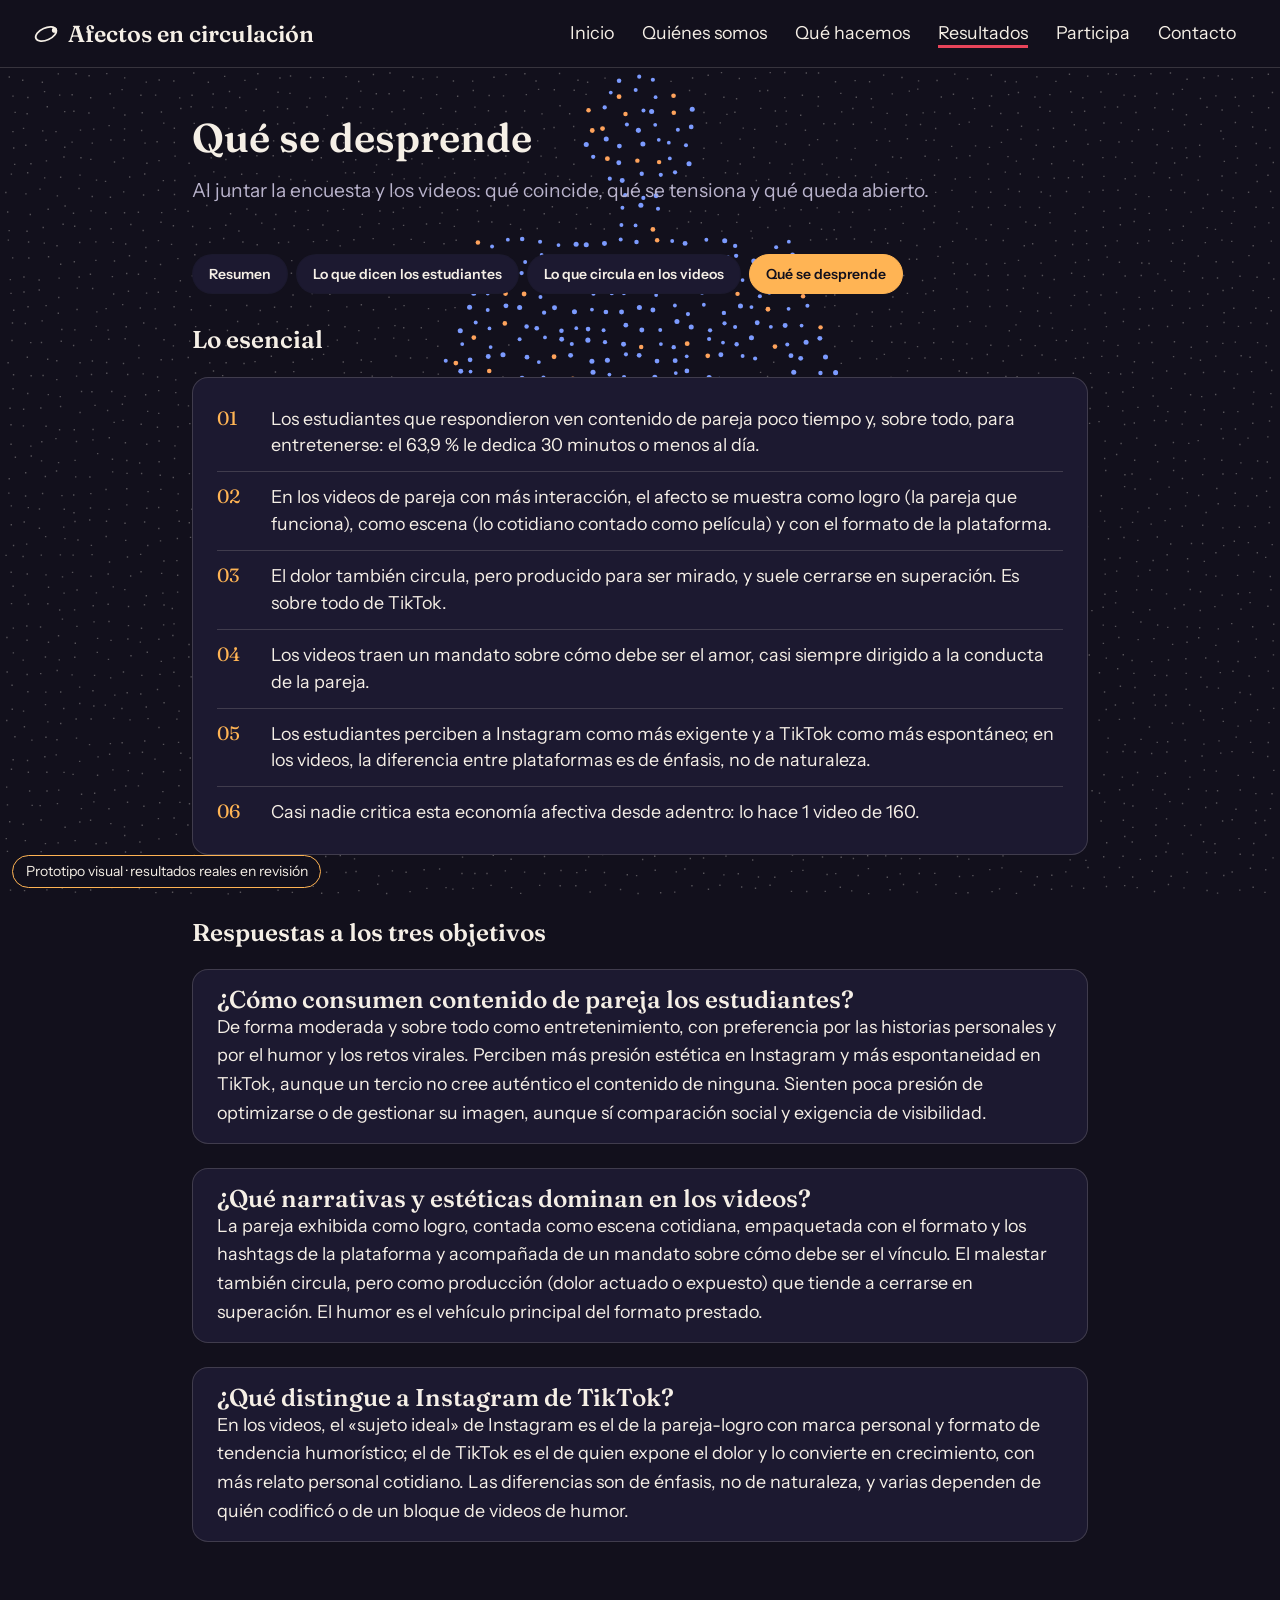
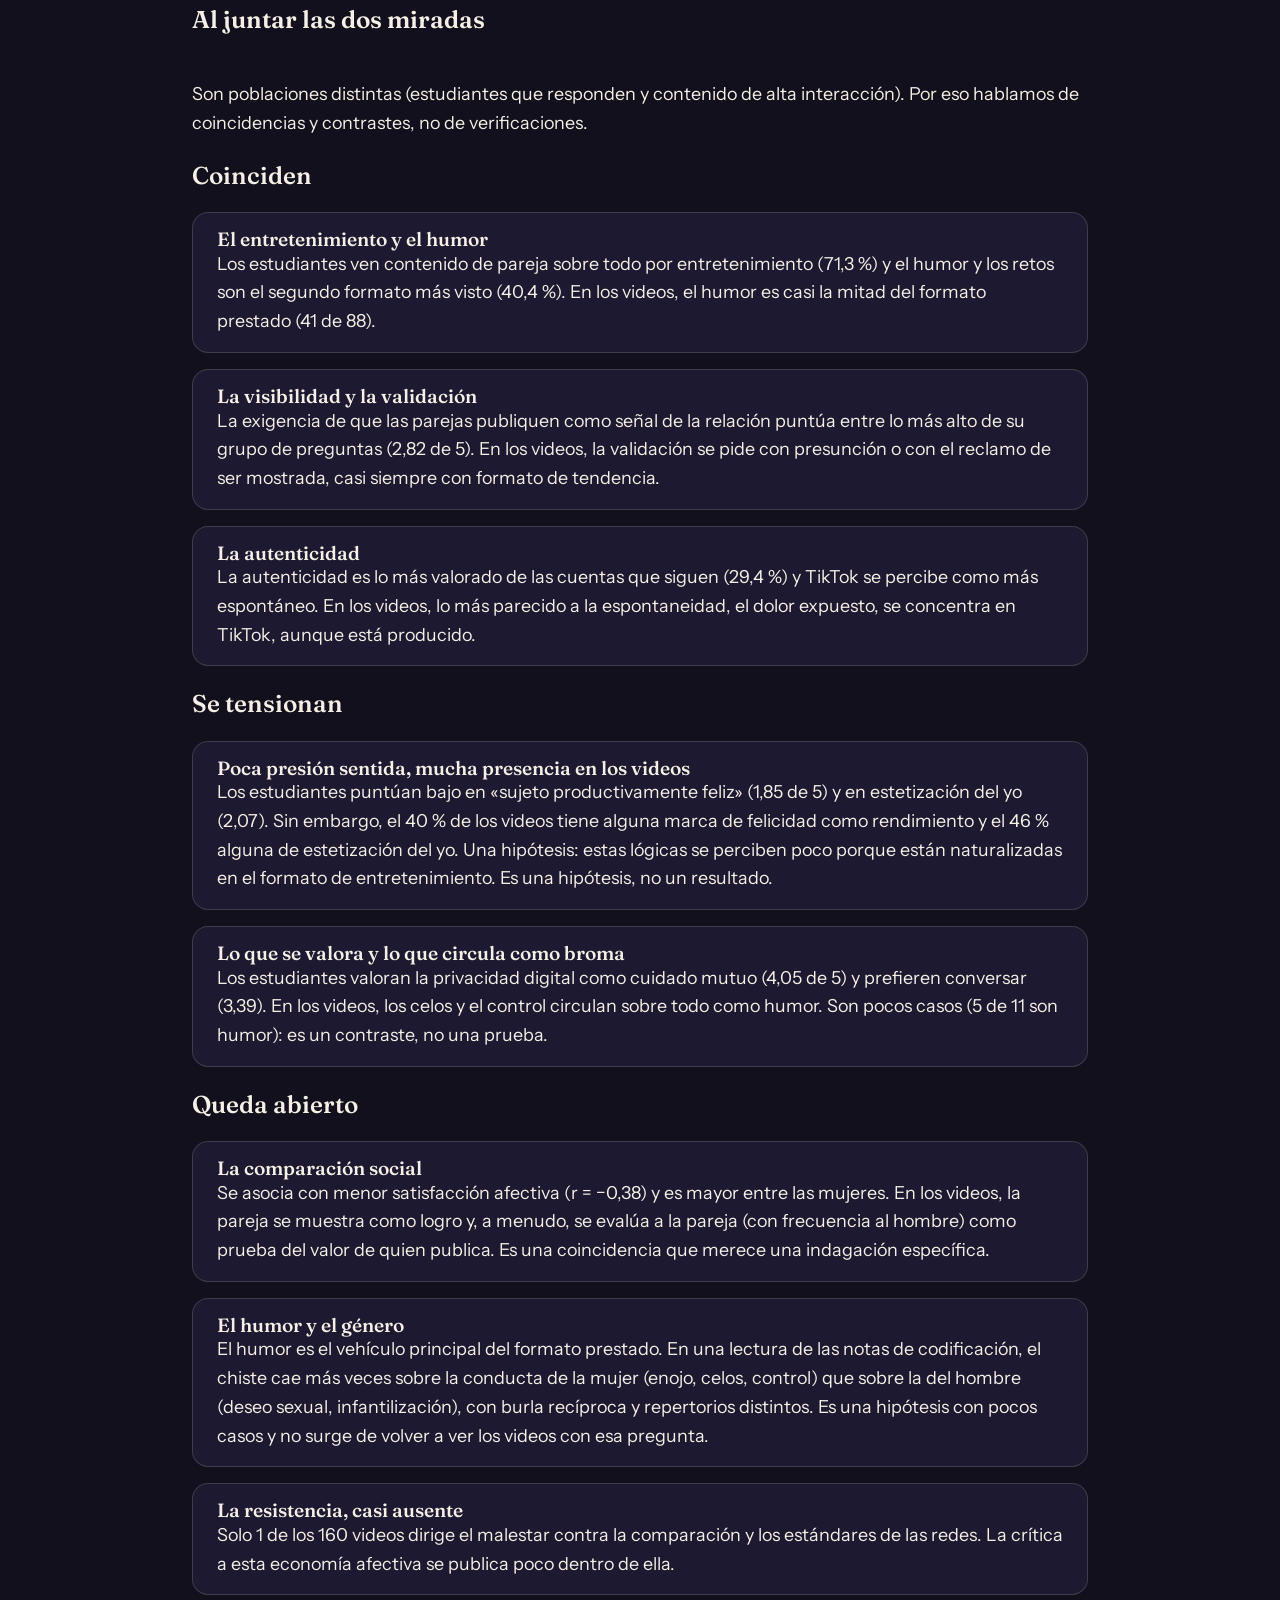
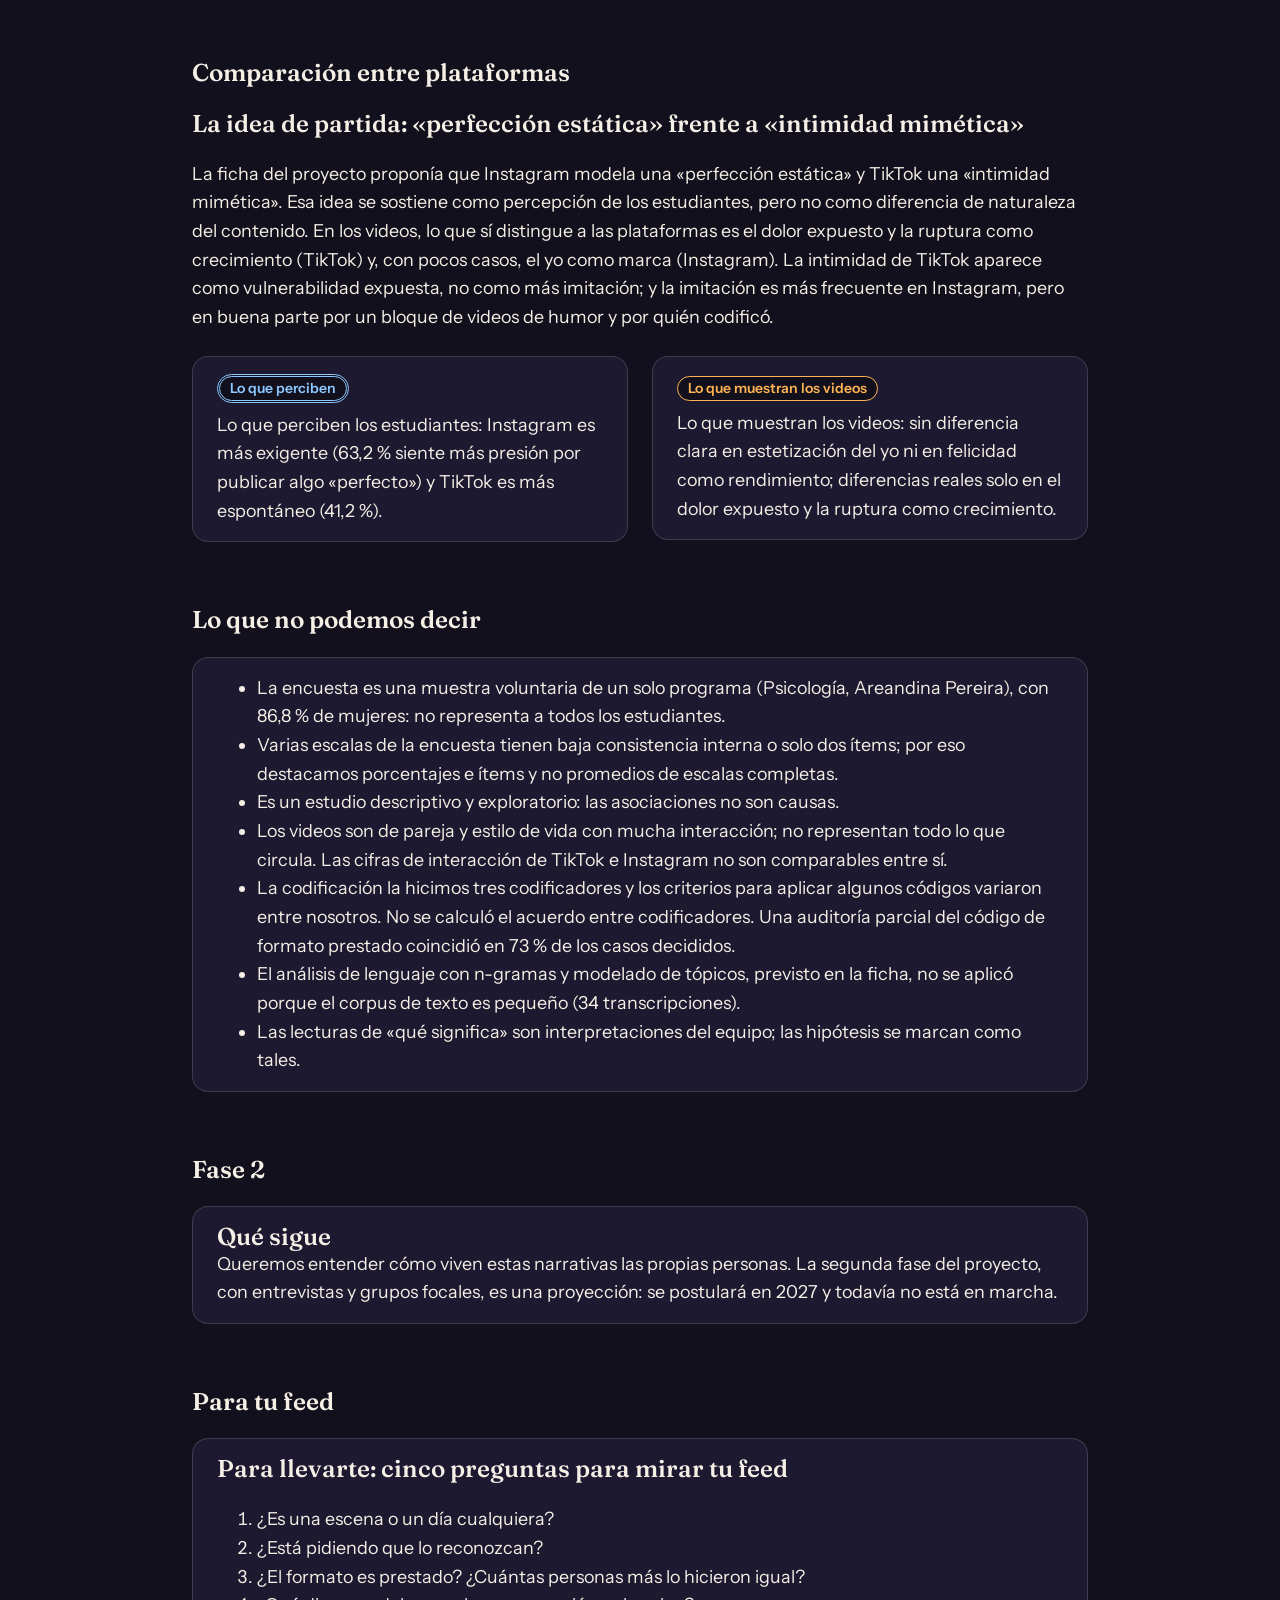
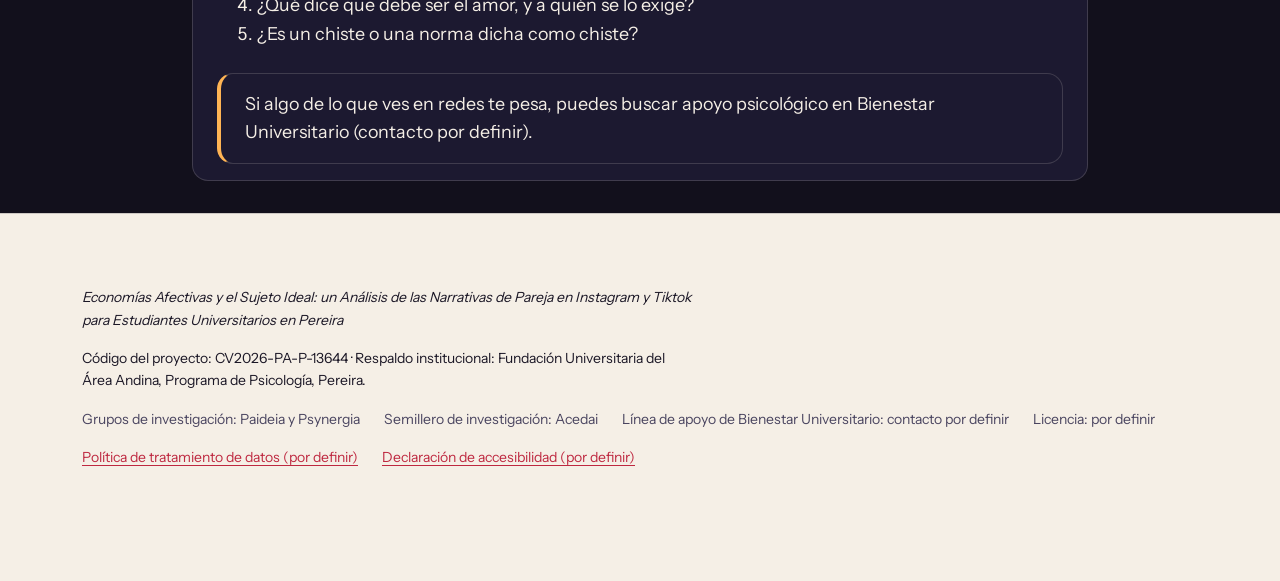
==== conclusiones.html @ 324a2869 "Prototipo visual de Afectos en circulación para publicar en GitHub Pages Co-Authored-By: Claude Sonn" ====
<!doctype html>
<html lang="es-CO">
<head>
  <meta charset="utf-8">
  <meta name="viewport" content="width=device-width, initial-scale=1">
  <title>Qué se desprende · Afectos en circulación · Prototipo</title>
  <meta name="description" content="Síntesis de conclusiones, coincidencias, tensiones y preguntas abiertas al integrar la encuesta y los videos analizados.">
  <link rel="stylesheet" href="css/tokens.css">
  <link rel="stylesheet" href="css/base.css">
  <link rel="stylesheet" href="css/sitio.css">
  <link rel="stylesheet" href="css/paginas.css">
  <link rel="stylesheet" href="css/cuerpo.css">
  <link rel="stylesheet" href="css/datos.css">
  <script src="js/nav.js" defer></script>
  <script src="js/silueta.js" defer></script>
  <script src="js/fondo-cuerpo.js" defer></script>
  <script src="js/conclusiones.js" defer></script>
  <script src="js/conclusiones-pagina.js" defer></script>
</head>
<body class="pagina-cuerpo">
  <div class="fondo-cuerpo tema-tinta" aria-hidden="true"><canvas data-fondo-cuerpo></canvas></div>
  <a class="saltar-contenido" href="#contenido">Saltar al contenido</a>
  <div class="banda-ejemplo">Prototipo visual · resultados reales en revisión</div>

  <header class="cabecera tema-tinta">
    <a class="logo" href="index.html">
      <svg width="28" height="28" viewBox="0 0 28 28" aria-hidden="true" focusable="false">
        <ellipse cx="14" cy="14" rx="11" ry="6" fill="none" stroke="currentColor" stroke-width="1.75" transform="rotate(-24 14 14)" />
        <circle cx="22.5" cy="10.2" r="2.6" fill="currentColor" />
      </svg>
      <span>Afectos en circulación</span>
    </a>
    <nav class="nav" aria-label="Principal">
      <button class="nav__alternar" type="button" aria-expanded="false" aria-controls="nav-lista">Menú</button>
      <ul id="nav-lista" class="nav__lista">
        <li><a href="index.html">Inicio</a></li>
        <li><a href="quienes-somos.html">Quiénes somos</a></li>
        <li><a href="que-hacemos.html">Qué hacemos</a></li>
        <li><a href="resultados.html" aria-current="page">Resultados</a></li>
        <li><a href="participa.html">Participa</a></li>
        <li><a href="contacto.html">Contacto</a></li>
      </ul>
    </nav>
  </header>

  <main id="contenido">
    <section class="portada-cuerpo tema-tinta">
      <div class="contenedor">
        <h1>Qué se desprende</h1>
        <p class="portada-cuerpo__lead">Al juntar la encuesta y los videos: qué coincide, qué se tensiona y qué queda abierto.</p>
      </div>
    </section>

    <nav class="subnav contenedor" aria-label="Resultados">
      <ul class="subnav__lista">
        <li><a class="subnav__enlace" href="resultados.html">Resumen</a></li>
        <li><a class="subnav__enlace" href="cuantitativos.html">Lo que dicen los estudiantes</a></li>
        <li><a class="subnav__enlace" href="cualitativos.html">Lo que circula en los videos</a></li>
        <li><a class="subnav__enlace" href="conclusiones.html" aria-current="page">Qué se desprende</a></li>
      </ul>
    </nav>

    <noscript>
      <div class="contenedor">
        <p class="aviso">Este prototipo necesita JavaScript para mostrar el contenido (en la versión final vendrá generado en el HTML).</p>
      </div>
    </noscript>

    <section id="esencial" class="seccion tema-tinta" aria-labelledby="t-esencial">
      <div class="contenedor">
        <h2 id="t-esencial">Lo esencial</h2>
        <div class="caja" data-conclusiones="esencial"></div>
      </div>
    </section>

    <section id="objetivos" class="seccion tema-tinta" aria-labelledby="t-objetivos">
      <div class="contenedor">
        <h2 id="t-objetivos">Respuestas a los tres objetivos</h2>
        <div class="pila" data-conclusiones="objetivos"></div>
      </div>
    </section>

    <section id="integracion" class="seccion tema-tinta" aria-labelledby="t-integracion">
      <div class="contenedor pila">
        <h2 id="t-integracion">Al juntar las dos miradas</h2>
        <div data-conclusiones="integracion-nota"></div>
        <div id="coinciden" class="pila">
          <h3>Coinciden</h3>
          <div data-conclusiones="coinciden"></div>
        </div>
        <div id="tensiones" class="pila">
          <h3>Se tensionan</h3>
          <div data-conclusiones="tensiones"></div>
        </div>
        <div id="abierto" class="pila">
          <h3>Queda abierto</h3>
          <div data-conclusiones="abierto"></div>
        </div>
      </div>
    </section>

    <section id="plataformas" class="seccion tema-tinta" aria-labelledby="t-plataformas">
      <div class="contenedor">
        <h2 id="t-plataformas">Comparación entre plataformas</h2>
        <div class="pila" data-conclusiones="plataformas"></div>
      </div>
    </section>

    <section id="limites" class="seccion tema-tinta" aria-labelledby="t-limites">
      <div class="contenedor">
        <h2 id="t-limites">Lo que no podemos decir</h2>
        <div class="caja" data-conclusiones="limites"></div>
      </div>
    </section>

    <section id="fase2" class="seccion tema-tinta" aria-labelledby="t-fase2">
      <div class="contenedor">
        <h2 id="t-fase2">Fase 2</h2>
        <div class="caja" data-conclusiones="fase2"></div>
      </div>
    </section>

    <section id="para-tu-feed" class="seccion tema-tinta" aria-labelledby="t-para-tu-feed">
      <div class="contenedor">
        <h2 id="t-para-tu-feed">Para tu feed</h2>
        <div class="caja pila" data-conclusiones="para-tu-feed"></div>
      </div>
    </section>
  </main>

  <footer class="pie tema-papel">
    <div class="contenedor">
      <p><em>Economías Afectivas y el Sujeto Ideal: un Análisis de las Narrativas de Pareja en Instagram y Tiktok para Estudiantes Universitarios en Pereira</em></p>
      <p>Código del proyecto: CV2026-PA-P-13644 · Respaldo institucional: Fundación Universitaria del Área Andina, Programa de Psicología, Pereira.</p>
      <ul class="pie__lista">
        <li>Grupos de investigación: Paideia y Psynergia</li>
        <li>Semillero de investigación: Acedai</li>
        <li>Línea de apoyo de Bienestar Universitario: contacto por definir</li>
        <li>Licencia: por definir</li>
      </ul>
      <ul class="pie__enlaces">
        <li><a href="#politica-datos">Política de tratamiento de datos (por definir)</a></li>
        <li><a href="#accesibilidad">Declaración de accesibilidad (por definir)</a></li>
      </ul>
    </div>
  </footer>
</body>
</html>
---- css/tokens.css ----
/* Tokens de diseño · prototipo "Afectos en circulación".
   Valores de la guía del 19/10/2026. Contrastes WCAG calculados (relación sobre el fondo indicado).
   Regla: ningún otro archivo escribe colores a mano; todo sale de estas variables. */

:root {
  /* Marca */
  --tinta: #12101C;
  --tinta-2: #1C1930;               /* superficie elevada sobre tinta */
  --papel: #F5EFE6;
  --papel-2: #EBE3D6;               /* superficie elevada sobre papel */
  --texto: #1B1726;                 /* 15,35:1 sobre papel */
  --texto-suave: #4A4560;           /* 7,95:1 sobre papel */
  --texto-suave-claro: #B9B3CC;     /* 9,30:1 sobre tinta */
  --coral: #E8445A;                 /* 4,84:1 sobre tinta · 3,40:1 sobre papel: sobre papel solo texto grande, iconos y gráficos */
  --coral-texto: #BE2840;           /* 5,15:1 sobre papel: enlaces y texto pequeño sobre papel */
  --frio: #8CC8FF;                  /* 10,59:1 sobre tinta */
  --frio-papel: #3B5BDB;            /* 4,96:1 sobre papel */
  --ambar: #FFB454;                 /* 10,66:1 sobre tinta · NO usar sobre papel (1,54:1) */

  /* Tipografía (fuentes alojadas en assets/fonts) */
  --fuente-titulos: "Fraunces", Georgia, "Times New Roman", serif;
  --fuente-texto: "Instrument Sans", system-ui, -apple-system, "Segoe UI", sans-serif;
  --fs-300: clamp(0.8125rem, 0.79rem + 0.12vw, 0.875rem);
  --fs-400: clamp(1rem, 0.96rem + 0.2vw, 1.125rem);
  --fs-500: clamp(1.2rem, 1.1rem + 0.5vw, 1.45rem);
  --fs-600: clamp(1.5rem, 1.25rem + 1.2vw, 2.1rem);
  --fs-700: clamp(2rem, 1.5rem + 2.4vw, 3.4rem);
  --fs-800: clamp(2.6rem, 1.6rem + 4.6vw, 5.2rem);
  --interlineado-texto: 1.6;
  --interlineado-titulo: 1.08;

  /* Espacio, forma, capas */
  --s-1: 0.25rem;
  --s-2: 0.5rem;
  --s-3: 0.75rem;
  --s-4: 1rem;
  --s-5: 1.5rem;
  --s-6: 2rem;
  --s-7: 3rem;
  --s-8: 4.5rem;
  --s-9: 7rem;
  --radio-s: 8px;
  --radio-m: 16px;
  --radio-l: 28px;
  --radio-pildora: 999px;
  --ancho-max: 1180px;
  --ancho-texto: 68ch;
  --gutter: clamp(1rem, 4vw, 2rem);
  --altura-cabecera: 4.25rem;

  /* Movimiento */
  --t-rapido: 140ms;
  --t-medio: 260ms;
  --curva: cubic-bezier(0.22, 0.8, 0.28, 1);

  /* Valores por defecto (tema papel) para elementos fuera de una sección .tema-* */
  --fondo: var(--papel);
  --superficie: var(--papel-2);
  --color-texto: var(--texto);
  --color-suave: var(--texto-suave);
  --acento: var(--coral);
  --acento-texto: var(--coral-texto);
  --enlace: var(--coral-texto);
  --borde: rgba(27, 23, 38, 0.18);
  --foco: var(--frio-papel);
  --boton-fondo: var(--tinta);
  --boton-texto: var(--papel);
}

/* Temas de sección: la sección fija fondo, texto y la paleta del campo de partículas. */
.tema-tinta {
  --fondo: var(--tinta);
  --superficie: var(--tinta-2);
  --color-texto: var(--papel);
  --color-suave: var(--texto-suave-claro);
  --acento: var(--coral);
  --acento-texto: var(--coral);
  --enlace: var(--frio);
  --borde: rgba(245, 239, 230, 0.16);
  --foco: var(--ambar);
  --boton-fondo: var(--ambar);
  --boton-texto: var(--tinta);
  --part-punto: rgba(245, 239, 230, 0.30);
  --part-azul: #7C9BFF;
  --part-violeta: #A98BFF;
  --part-magenta: #E85A8F;
  --part-rojo: #FF6B7F;
  --part-naranja: #FFA35C;
  --part-amarillo: #FFD166;
  background: var(--fondo);
  color: var(--color-texto);
}

.tema-papel {
  --fondo: var(--papel);
  --superficie: var(--papel-2);
  --color-texto: var(--texto);
  --color-suave: var(--texto-suave);
  --acento: var(--coral);
  --acento-texto: var(--coral-texto);
  --enlace: var(--coral-texto);
  --borde: rgba(27, 23, 38, 0.18);
  --foco: var(--frio-papel);
  --boton-fondo: var(--tinta);
  --boton-texto: var(--papel);
  --part-punto: rgba(18, 16, 28, 0.26);
  --part-azul: #3B5BDB;
  --part-violeta: #7A4FC8;
  --part-magenta: #C2395E;
  --part-rojo: #E8445A;
  --part-naranja: #F08A3C;
  --part-amarillo: #F2B93B;
  background: var(--fondo);
  color: var(--color-texto);
}
---- css/base.css ----
/* Base tipográfica, reinicio, utilidades y controles · "Afectos en circulación" */

@font-face {
  font-family: "Fraunces";
  font-style: normal;
  font-weight: 100 900;
  font-display: swap;
  src: url("../assets/fonts/fraunces-latin-wght-normal.woff2") format("woff2");
}

@font-face {
  font-family: "Fraunces";
  font-style: italic;
  font-weight: 100 900;
  font-display: swap;
  src: url("../assets/fonts/fraunces-latin-wght-italic.woff2") format("woff2");
}

@font-face {
  font-family: "Instrument Sans";
  font-style: normal;
  font-weight: 400 700;
  font-display: swap;
  src: url("../assets/fonts/instrument-sans-latin-wght-normal.woff2") format("woff2");
}

*,
*::before,
*::after {
  box-sizing: border-box;
  margin: 0;
}

html {
  -webkit-text-size-adjust: 100%;
  scroll-padding-top: var(--altura-cabecera);
}

img,
svg,
canvas {
  display: block;
  max-width: 100%;
}

button,
input,
select,
textarea {
  font: inherit;
  color: inherit;
}

body {
  min-height: 100vh;
  font-family: var(--fuente-texto);
  font-size: var(--fs-400);
  line-height: var(--interlineado-texto);
  background-color: var(--papel);
  color: var(--texto);
}

h1,
h2,
h3,
h4 {
  font-family: var(--fuente-titulos);
  line-height: var(--interlineado-titulo);
  text-wrap: balance;
}

h1,
h2 {
  font-weight: 600;
}

h3,
h4 {
  font-weight: 560;
}

h1 { font-size: var(--fs-800); }
h2 { font-size: var(--fs-700); }
h3 { font-size: var(--fs-600); }
h4 { font-size: var(--fs-500); }

p {
  text-wrap: pretty;
}

a {
  color: var(--enlace, var(--coral-texto));
  text-decoration: underline;
  text-underline-offset: 0.2em;
  text-decoration-thickness: 0.08em;
}

:focus-visible {
  outline: 3px solid var(--foco, var(--frio-papel));
  outline-offset: 3px;
}

.contenedor {
  max-width: var(--ancho-max);
  margin-inline: auto;
  padding-inline: var(--gutter);
}

.seccion {
  padding-block: var(--s-8);
}

.solo-lectores {
  position: absolute;
  width: 1px;
  height: 1px;
  padding: 0;
  margin: -1px;
  overflow: hidden;
  clip: rect(0, 0, 0, 0);
  white-space: nowrap;
  border: 0;
}

.saltar-contenido {
  position: fixed;
  top: var(--s-3);
  left: var(--s-3);
  z-index: 100;
  padding: var(--s-2) var(--s-4);
  border-radius: var(--radio-s);
  background-color: var(--tinta);
  color: var(--papel);
  text-decoration: none;
  transform: translateY(-200%);
  transition: transform var(--t-rapido) var(--curva);
}

.saltar-contenido:focus {
  transform: translateY(0);
}

.boton {
  display: inline-flex;
  align-items: center;
  justify-content: center;
  gap: var(--s-2);
  padding: 0.75em 1.4em;
  border: 2px solid transparent;
  border-radius: var(--radio-pildora);
  background-color: var(--boton-fondo, var(--tinta));
  color: var(--boton-texto, var(--papel));
  font-weight: 600;
  text-decoration: none;
  cursor: pointer;
  transition: transform var(--t-rapido) var(--curva), background-color var(--t-rapido) var(--curva);
}

.boton:hover {
  transform: translateY(-1px);
}

.boton--secundario {
  background-color: transparent;
  border: 2px solid var(--color-texto);
  color: var(--color-texto);
}

.boton--chico {
  font-size: var(--fs-300);
  padding: 0.45em 1em;
}

.boton[aria-pressed="true"] {
  background-color: var(--color-texto);
  color: var(--fondo);
  border-color: var(--color-texto);
}

.banda-ejemplo {
  position: fixed;
  left: var(--s-3);
  bottom: var(--s-3);
  z-index: 50;
  padding: 0.3em 0.9em;
  border: 1px solid var(--ambar);
  border-radius: var(--radio-pildora);
  background-color: var(--tinta);
  color: var(--papel);
  font-size: var(--fs-300);
  pointer-events: none;
}

@media (prefers-reduced-motion: reduce) {
  *,
  *::before,
  *::after {
    animation-duration: 0.01ms !important;
    animation-iteration-count: 1 !important;
    transition-duration: 0.01ms !important;
    scroll-behavior: auto !important;
  }
}
---- css/sitio.css ----
/* Cabecera, navegación principal y pie de página · "Afectos en circulación" */

.cabecera {
  position: sticky;
  top: 0;
  z-index: 40;
  min-height: var(--altura-cabecera);
  display: flex;
  flex-wrap: wrap;
  align-items: center;
  justify-content: space-between;
  gap: var(--s-4);
  padding-block: var(--s-2);
  padding-inline: var(--gutter);
  border-bottom: 1px solid var(--borde);
}

.logo {
  display: inline-flex;
  align-items: center;
  gap: var(--s-2);
  font-family: var(--fuente-titulos);
  font-size: var(--fs-500);
  font-weight: 600;
  color: var(--color-texto);
  text-decoration: none;
}

.nav__alternar {
  display: none;
  padding: var(--s-2) var(--s-4);
  border: 2px solid var(--color-texto);
  border-radius: var(--radio-pildora);
  background: transparent;
  color: var(--color-texto);
  font-weight: 600;
  cursor: pointer;
}

.js .nav__alternar {
  display: inline-flex;
  align-items: center;
}

.nav__lista {
  display: flex;
  flex-direction: column;
  gap: var(--s-1);
  list-style: none;
  margin: 0;
  padding: 0;
}

.js .nav__lista {
  display: none;
}

.nav__alternar[aria-expanded="true"] + .nav__lista {
  display: flex;
  flex-direction: column;
  position: absolute;
  top: 100%;
  left: 0;
  right: 0;
  padding: var(--s-4) var(--gutter);
  background-color: var(--superficie);
  border-bottom: 1px solid var(--borde);
}

.nav__lista a {
  display: block;
  padding: var(--s-2) var(--s-3);
  border-radius: var(--radio-pildora);
  color: var(--color-texto);
  text-decoration: none;
  transition: background-color var(--t-rapido) var(--curva);
}

.nav__lista a:hover {
  background-color: var(--superficie);
}

.nav__lista a[aria-current="page"] {
  text-decoration: underline;
  text-decoration-color: var(--acento);
  text-decoration-thickness: 3px;
  text-underline-offset: 0.35em;
}

@media (min-width: 1100px) {
  .nav__alternar,
  .js .nav__alternar {
    display: none;
  }

  .nav__lista,
  .js .nav__lista,
  .nav__alternar[aria-expanded="true"] + .nav__lista {
    display: flex;
    flex-direction: row;
    position: static;
    background: none;
    border: 0;
    padding: 0;
    gap: var(--s-1);
  }
}

.pie {
  padding-top: var(--s-8);
  padding-bottom: var(--s-9);
  border-top: 1px solid var(--borde);
  font-size: var(--fs-300);
}

.pie p {
  max-width: var(--ancho-texto);
  margin-bottom: var(--s-4);
}

.pie__lista,
.pie__enlaces {
  display: flex;
  flex-wrap: wrap;
  gap: var(--s-2) var(--s-5);
  list-style: none;
  padding: 0;
}

.pie__lista {
  margin-bottom: var(--s-4);
  color: var(--color-suave);
}

.pie a {
  color: var(--enlace);
}

/* Campo de partículas: un canvas fijo del tamaño de la ventana, por detrás del contenido de toda la página.
   Las secciones conservan su fondo (oscuro o claro) y NO llevan position, para que ese fondo quede debajo del canvas;
   el contenido (.contenedor) va por encima y las cajas opacas (tarjetas, bloques, fichas) lo tapan. */

.campo-fijo {
  position: fixed;
  inset: 0;
  width: 100%;
  height: 100%;
  z-index: 0;
  pointer-events: none;
}

main .contenedor,
.pie .contenedor {
  position: relative;
  z-index: 1;
}

.boton-pausa {
  position: fixed;
  right: var(--s-4);
  bottom: var(--s-4);
  z-index: 50;
  background-color: var(--tinta);
  color: var(--papel);
  border-color: var(--papel);
}

.boton-pausa:hover {
  background-color: var(--tinta-2);
}

/* Portada (compartida por inicio y páginas interiores) */

.hero {
  display: grid;
  align-items: center;
  min-height: max(34rem, calc(100svh - var(--altura-cabecera)));
  padding-block: var(--s-8);
}

.hero__contenido {
  position: relative;
  z-index: 1;
}

.hero h1 {
  max-width: 16ch;
  font-size: var(--fs-800);
}

.hero__lead {
  max-width: 52ch;
  margin-top: var(--s-5);
  font-size: var(--fs-500);
  color: var(--color-suave);
}

/* En pantallas angostas el botón de pausa sube para no chocar con la banda de «contenido de ejemplo» */
@media (max-width: 640px) {
  .boton-pausa {
    bottom: calc(var(--s-4) + 2.75rem);
  }
}
---- css/paginas.css ----
/* Componentes compartidos de las páginas interiores · "Afectos en circulación" */

/* Portada interior */

.hero--pagina {
  min-height: clamp(16rem, 34vh, 22rem);
  padding-block: var(--s-7);
}

.hero--pagina h1 {
  font-size: var(--fs-700);
  max-width: 20ch;
}

/* Secciones y columna de lectura */

.seccion h2 {
  margin-bottom: var(--s-5);
}

.lectura {
  max-width: var(--ancho-texto);
}

.lectura p + p {
  margin-top: var(--s-4);
}

.lectura h3 {
  margin-top: var(--s-6);
}

/* Rejilla de bloques */

.rejilla {
  display: grid;
  gap: var(--s-5);
  grid-template-columns: repeat(auto-fit, minmax(min(100%, 16rem), 1fr));
  list-style: none;
  padding: 0;
}

.bloque {
  background-color: var(--superficie);
  border: 1px solid var(--borde);
  border-radius: var(--radio-l);
  padding: var(--s-5);
  color: var(--color-texto);
}

.bloque h3 {
  font-size: var(--fs-500);
}

.bloque p {
  margin-top: var(--s-2);
  color: var(--color-suave);
}

/* Lista numerada de pasos */

.pasos {
  list-style: none;
  padding: 0;
  display: grid;
  gap: var(--s-5);
  counter-reset: paso;
}

.paso {
  display: grid;
  grid-template-columns: auto 1fr;
  gap: var(--s-4);
  align-items: start;
  counter-increment: paso;
}

.paso::before {
  content: counter(paso);
  grid-row: 1 / span 2;
  font-family: var(--fuente-titulos);
  font-size: var(--fs-700);
  line-height: 1;
  color: var(--acento-texto);
  min-width: 1.2em;
}

.paso > h3,
.paso > p {
  grid-column: 2;
}

.paso > h3 {
  font-size: var(--fs-500);
}

.paso > p {
  color: var(--color-suave);
  max-width: var(--ancho-texto);
}

/* Desplegables (glosario) */

.desplegable {
  border-bottom: 1px solid var(--borde);
}

.desplegable summary {
  cursor: pointer;
  padding: var(--s-4) 0;
  font-weight: 600;
  list-style: none;
  display: flex;
  justify-content: space-between;
  gap: var(--s-4);
}

.desplegable summary::-webkit-details-marker {
  display: none;
}

.desplegable summary::after {
  content: "+";
  font-size: var(--fs-500);
  color: var(--acento-texto);
}

.desplegable[open] summary::after,
details[open] summary::after {
  content: "−";
}

.desplegable p {
  padding-bottom: var(--s-4);
  max-width: var(--ancho-texto);
  color: var(--color-suave);
}

/* Espacio entre un párrafo de lectura y la rejilla o caja que le sigue (antes quedaban pegados) */
.lectura + .rejilla,
.lectura + .bloque {
  margin-top: var(--s-6);
}
---- css/cuerpo.css ----
/* Estructura y componentes compartidos de Resultados · "Afectos en circulación" */

.pagina-cuerpo,
.pagina-cuerpo main .tema-papel {
  --fondo: var(--tinta);
  --superficie: var(--tinta-2);
  --color-texto: var(--papel);
  --color-suave: var(--texto-suave-claro);
  --acento: var(--coral);
  --acento-texto: var(--coral);
  --enlace: var(--frio);
  --foco: var(--ambar);
  --boton-fondo: var(--ambar);
  --boton-texto: var(--tinta);
}

.pagina-cuerpo {
  background-color: var(--tinta);
  color: var(--papel);
  overflow-x: clip;
}

.fondo-cuerpo {
  position: fixed;
  inset: 0;
  z-index: 0;
  pointer-events: none;
}

.fondo-cuerpo canvas {
  width: 100%;
  height: 100%;
}

.pagina-cuerpo > header,
.pagina-cuerpo .cabecera {
  position: sticky;
  top: 0;
  z-index: 40;
  background-color: var(--tinta);
}

/* El pie conserva su tema papel (fondo claro opaco) y queda por encima del fondo fijo */
.pagina-cuerpo > main,
.pagina-cuerpo > footer,
.pagina-cuerpo .pie {
  position: relative;
  z-index: 1;
}

.pagina-cuerpo main .tema-tinta,
.pagina-cuerpo main .tema-papel {
  background: transparent;
}

.pagina-cuerpo section[id] {
  scroll-margin-top: var(--altura-cabecera);
}

/* Escala más contenida en Resultados: títulos, cifras y cajas más pequeños y una columna de lectura más angosta,
   para que se vea el cuerpo de fondo a los lados y las cajas no pesen tanto. */
.pagina-cuerpo main {
  --fs-500: clamp(1.05rem, 1rem + 0.25vw, 1.2rem);
  --fs-600: clamp(1.25rem, 1.12rem + 0.5vw, 1.55rem);
  --fs-700: clamp(1.75rem, 1.4rem + 1.4vw, 2.5rem);
}

.pagina-cuerpo main .contenedor {
  max-width: 60rem;
}

.pagina-cuerpo main .seccion {
  padding-block: var(--s-6);
}

.pagina-cuerpo main .seccion h2 {
  font-size: var(--fs-600);
}

/* Portada sin hero y navegación secundaria */

.portada-cuerpo {
  padding-top: var(--s-7);
  padding-bottom: var(--s-5);
}

.portada-cuerpo h1 {
  font-size: var(--fs-700);
  max-width: 22ch;
}

.portada-cuerpo__lead {
  max-width: var(--ancho-texto);
  margin-top: var(--s-4);
  font-size: var(--fs-500);
  color: var(--color-suave);
}

.subnav {
  margin-top: var(--s-5);
}

.subnav__lista {
  display: flex;
  flex-wrap: wrap;
  gap: var(--s-2);
  list-style: none;
  padding: 0;
  margin: 0;
}

.subnav__enlace {
  display: inline-flex;
  align-items: center;
  padding: var(--s-2) var(--s-4);
  border: 1px solid var(--borde);
  border-radius: var(--radio-pildora);
  background-color: var(--superficie);
  color: var(--color-texto);
  font-size: var(--fs-300);
  font-weight: 600;
  text-decoration: none;
  transition: background-color var(--t-rapido) var(--curva), border-color var(--t-rapido) var(--curva), color var(--t-rapido) var(--curva);
}

.subnav__enlace:hover {
  border-color: var(--ambar);
  color: var(--ambar);
}

.subnav__enlace:focus-visible {
  outline: 3px solid var(--foco);
  outline-offset: 3px;
}

.subnav__enlace[aria-current="page"],
.subnav__enlace[aria-current="true"] {
  background-color: var(--ambar);
  border-color: var(--ambar);
  color: var(--tinta);
}

/* Migas de pan */

.migas {
  margin-bottom: var(--s-4);
  font-size: var(--fs-300);
  color: var(--color-suave);
}

.migas ol {
  display: flex;
  flex-wrap: wrap;
  align-items: center;
  gap: var(--s-2);
  list-style: none;
  padding: 0;
  margin: 0;
}

.migas li {
  display: inline-flex;
  align-items: center;
  gap: var(--s-2);
}

.migas li + li::before {
  content: "›";
  color: var(--color-suave);
}

.migas a {
  color: var(--enlace);
}

/* Cajas, pilas, puertas y avisos */

.caja {
  background-color: var(--superficie);
  border: 1px solid var(--borde);
  border-radius: var(--radio-m);
  padding: var(--s-4) var(--s-5);
  color: var(--color-texto);
}

.pila {
  display: flex;
  flex-direction: column;
  gap: var(--s-5);
}

.puertas {
  display: grid;
  grid-template-columns: repeat(auto-fit, minmax(min(100%, 15rem), 1fr));
  gap: var(--s-4);
  list-style: none;
  padding: 0;
}

a.puerta {
  display: flex;
  flex-direction: column;
  justify-content: flex-start;
  gap: var(--s-2);
  background-color: var(--superficie);
  border: 1px solid var(--borde);
  border-radius: var(--radio-m);
  padding: var(--s-4) var(--s-5);
  color: var(--color-texto);
  text-decoration: none;
  transition: transform var(--t-rapido) var(--curva), border-color var(--t-rapido) var(--curva);
}

a.puerta:hover {
  transform: translateY(-2px);
  border-color: var(--ambar);
}

a.puerta:focus-visible {
  outline: 3px solid var(--foco);
  outline-offset: 3px;
}

a.puerta h3 {
  font-size: var(--fs-500);
  color: var(--ambar);
}

a.puerta p {
  color: var(--color-suave);
}

.aviso {
  background-color: var(--superficie);
  border: 1px solid var(--borde);
  border-left: 4px solid var(--ambar);
  border-radius: var(--radio-m);
  padding: var(--s-4) var(--s-5);
  color: var(--color-texto);
}

/* Etiquetas de estatus (.marca) y diferencia entre plataformas (.insignia) */

.marca,
.insignia {
  display: inline-flex;
  align-items: center;
  padding: 0.15em 0.7em;
  border-radius: var(--radio-pildora);
  background-color: var(--fondo);
  font-size: var(--fs-300);
  font-weight: 600;
  line-height: 1.35;
  margin-right: var(--s-2);
  text-align: center;
}

/* Etiqueta + texto: la etiqueta queda centrada con respecto al texto y el texto largo no se
   enrolla por debajo de ella. En columnas angostas (panel, móvil) la etiqueta va encima. */
.con-marca {
  display: flex;
  flex-direction: column;
  align-items: flex-start;
  gap: var(--s-2);
}

.con-marca > .marca,
.con-marca > .insignia {
  margin-right: 0;
  max-width: 100%;
}

.con-marca__texto {
  min-width: 0;
}

@media (min-width: 720px) {
  .caja .con-marca {
    display: grid;
    grid-template-columns: 9.5rem minmax(0, 1fr);
    align-items: center;
    column-gap: var(--s-4);
  }

  .caja .con-marca > .marca,
  .caja .con-marca > .insignia {
    justify-content: center;
    justify-self: start;
  }
}

/* Etiqueta suelta encima de un título o párrafo */
.caja > .marca,
.caja > .insignia {
  margin-bottom: var(--s-2);
}

.marca--cuenta { border: 1px solid var(--ambar); color: var(--ambar); }
.marca--lectura { border: 1px dashed var(--frio); color: var(--frio); }
.marca--hipotesis { border: 1px dotted var(--ambar); color: var(--color-texto); font-style: italic; }
.marca--limite { border: 1px solid var(--coral); border-left-width: 4px; color: var(--color-suave); }
.marca--encuesta { border: 3px double var(--frio); color: var(--frio); }

.insignia--real { border: 2px solid var(--ambar); color: var(--ambar); }
.insignia--mezclada { border: 3px double var(--frio); color: var(--frio); }
.insignia--artefacto { border: 1px dashed var(--coral); color: var(--color-texto); }
.insignia--ninguna { border: 1px dotted var(--borde); color: var(--color-suave); }

@media (prefers-reduced-motion: reduce) {
  .subnav__enlace,
  a.puerta,
  a.puerta:hover {
    transition: none;
    transform: none;
  }
}
---- css/datos.css ----
/* Gráficos, tablas, bloques de síntesis y extensiones de cartografía · "Afectos en circulación" */

/* Gráficos de barras */

figure.grafico {
  margin: 0;
  display: grid;
  gap: var(--s-3);
}

.grafico__titulo {
  font-family: var(--fuente-titulos);
  font-size: var(--fs-500);
  font-weight: 600;
  line-height: var(--interlineado-titulo);
  color: var(--color-texto);
}

.barras {
  list-style: none;
  padding: 0;
  margin: 0;
  display: grid;
  gap: var(--s-2) var(--s-3);
}

/* Reemplaza .barra de resultados.css: dos filas para no cortar etiquetas largas en móvil */
.barra,
li.barra {
  display: grid;
  grid-template-columns: minmax(0, 1fr) auto;
  gap: var(--s-1) var(--s-3);
  align-items: center;
  font-size: var(--fs-300);
}

.barra__etiqueta {
  grid-column: 1 / -1;
  display: flex;
  flex-wrap: wrap;
  justify-content: space-between;
  align-items: baseline;
  gap: var(--s-1) var(--s-2);
  color: var(--color-texto);
  font-weight: 500;
  overflow-wrap: anywhere;
}

li.barra:has(> .barra__detalle) .barra__etiqueta {
  grid-column: 1;
}

li.barra > .barra__detalle {
  grid-column: 2;
  justify-self: end;
}

.barra__detalle {
  color: var(--color-suave);
  font-size: var(--fs-300);
  font-weight: 400;
}

.barra__pista {
  grid-column: 1;
  height: 8px;
  border-radius: var(--radio-pildora);
  background: var(--borde);
  overflow: hidden;
}

.barra__relleno {
  display: block;
  height: 100%;
  border-radius: inherit;
  background: var(--ambar);
  transition: width var(--t-medio) var(--curva);
}

.barras--instagram .barra__relleno {
  background: var(--frio);
}

.barras--tiktok .barra__relleno {
  background: var(--coral);
}

.barra__valor {
  grid-column: 2;
  min-width: 3.6rem;
  text-align: right;
  font-variant-numeric: tabular-nums;
  color: var(--color-texto);
  white-space: nowrap;
}

.grafico__nota {
  margin: 0;
  font-size: var(--fs-300);
  color: var(--color-suave);
}

/* Cifras destacadas */

.destacados {
  display: grid;
  grid-template-columns: repeat(auto-fit, minmax(min(100%, 11rem), 1fr));
  gap: var(--s-4);
  list-style: none;
  padding: 0;
  margin: 0;
}

.destacado {
  display: flex;
  flex-direction: column;
  gap: var(--s-1);
  padding-left: var(--s-3);
  border-left: 2px solid var(--ambar);
}

.destacado__valor {
  font-family: var(--fuente-titulos);
  font-size: var(--fs-600);
  font-weight: 600;
  line-height: var(--interlineado-titulo);
  color: var(--color-texto);
  font-variant-numeric: tabular-nums;
}

.destacado__rotulo {
  font-size: var(--fs-300);
  color: var(--color-suave);
}

/* Secciones de la encuesta y relaciones */

.seccion-datos {
  background: var(--superficie);
  border: 1px solid var(--borde);
  border-radius: var(--radio-m);
  padding: var(--s-4) var(--s-5);
  display: grid;
  gap: var(--s-3);
  scroll-margin-top: var(--altura-cabecera);
}

.seccion-datos > h2 {
  margin: 0;
  font-size: var(--fs-600);
}

.seccion-datos > p {
  max-width: 72ch;
}

.seccion-datos__objetivo {
  margin: 0;
  font-size: var(--fs-300);
  color: var(--color-suave);
}

.relacion {
  margin: 0;
  padding-top: var(--s-3);
  border-top: 1px solid var(--borde);
  font-size: var(--fs-300);
  color: var(--color-suave);
}

.relacion a {
  color: var(--enlace);
}

/* Síntesis, columnas, tablas y citas */

ol.esencial {
  list-style: none;
  padding: 0;
  margin: 0;
  display: grid;
  counter-reset: esencial;
}

ol.esencial > li {
  display: grid;
  grid-template-columns: 2.6rem minmax(0, 1fr);
  gap: var(--s-3);
  align-items: baseline;
  counter-increment: esencial;
  padding-block: var(--s-3);
  font-size: var(--fs-400);
  line-height: 1.5;
}

ol.esencial > li + li {
  border-top: 1px solid var(--borde);
}

ol.esencial > li::before {
  content: counter(esencial, decimal-leading-zero);
  font-family: var(--fuente-titulos);
  font-size: var(--fs-500);
  line-height: 1;
  color: var(--ambar);
}

.columnas-dos {
  display: grid;
  grid-template-columns: 1fr;
  gap: var(--s-5);
  align-items: start;
}

@media (min-width: 760px) {
  .columnas-dos {
    grid-template-columns: repeat(2, minmax(0, 1fr));
  }
}

.grupo-integracion {
  display: grid;
  gap: var(--s-4);
}

.grupo-integracion > h3 {
  margin: 0;
  font-size: var(--fs-500);
}

table.tabla-plataformas {
  display: block;
  width: 100%;
  overflow-x: auto;
  border-collapse: collapse;
  font-size: var(--fs-300);
  font-variant-numeric: tabular-nums;
}

@media (min-width: 640px) {
  table.tabla-plataformas {
    display: table;
  }
}

table.tabla-plataformas caption {
  caption-side: top;
  text-align: left;
  color: var(--color-suave);
  margin-bottom: var(--s-2);
}

table.tabla-plataformas th,
table.tabla-plataformas td {
  padding: var(--s-2) var(--s-3);
  border-bottom: 1px solid var(--borde);
  text-align: left;
}

table.tabla-plataformas th {
  color: var(--color-suave);
  font-weight: 600;
}

table.tabla-plataformas th:not(:first-child),
table.tabla-plataformas td:not(:first-child) {
  text-align: right;
  white-space: nowrap;
}

blockquote.cita,
.panel__cita {
  margin: 0;
  padding: var(--s-3) var(--s-4);
  border-left: 3px solid var(--coral);
  background: var(--fondo);
  border-radius: 0 var(--radio-s) var(--radio-s) 0;
  font-family: var(--fuente-titulos);
  font-style: italic;
  color: var(--color-texto);
}

/* Cartografía y panel de tema */

.nodo__punto {
  width: var(--tam, 18px);
  height: var(--tam, 18px);
  transition: width var(--t-medio) var(--curva), height var(--t-medio) var(--curva), transform var(--t-rapido) var(--curva), background-color var(--t-rapido) var(--curva), border-color var(--t-rapido) var(--curva);
}

.panel__nombre {
  margin-top: var(--s-1);
  font-size: var(--fs-300);
  color: var(--color-suave);
}

.panel__diferencia,
.panel__encuesta,
.panel__hipotesis,
.panel__cita {
  margin-top: var(--s-4);
}

.panel__diferencia {
  font-size: var(--fs-300);
  color: var(--color-texto);
}

.panel__encuesta,
.panel__hipotesis {
  font-size: var(--fs-300);
  color: var(--color-suave);
}

.panel__encuesta a {
  color: var(--enlace);
}

.panel__ficha {
  margin-top: var(--s-5);
}

@media (prefers-reduced-motion: reduce) {
  .barra__relleno,
  .nodo__punto {
    transition: none;
  }
}
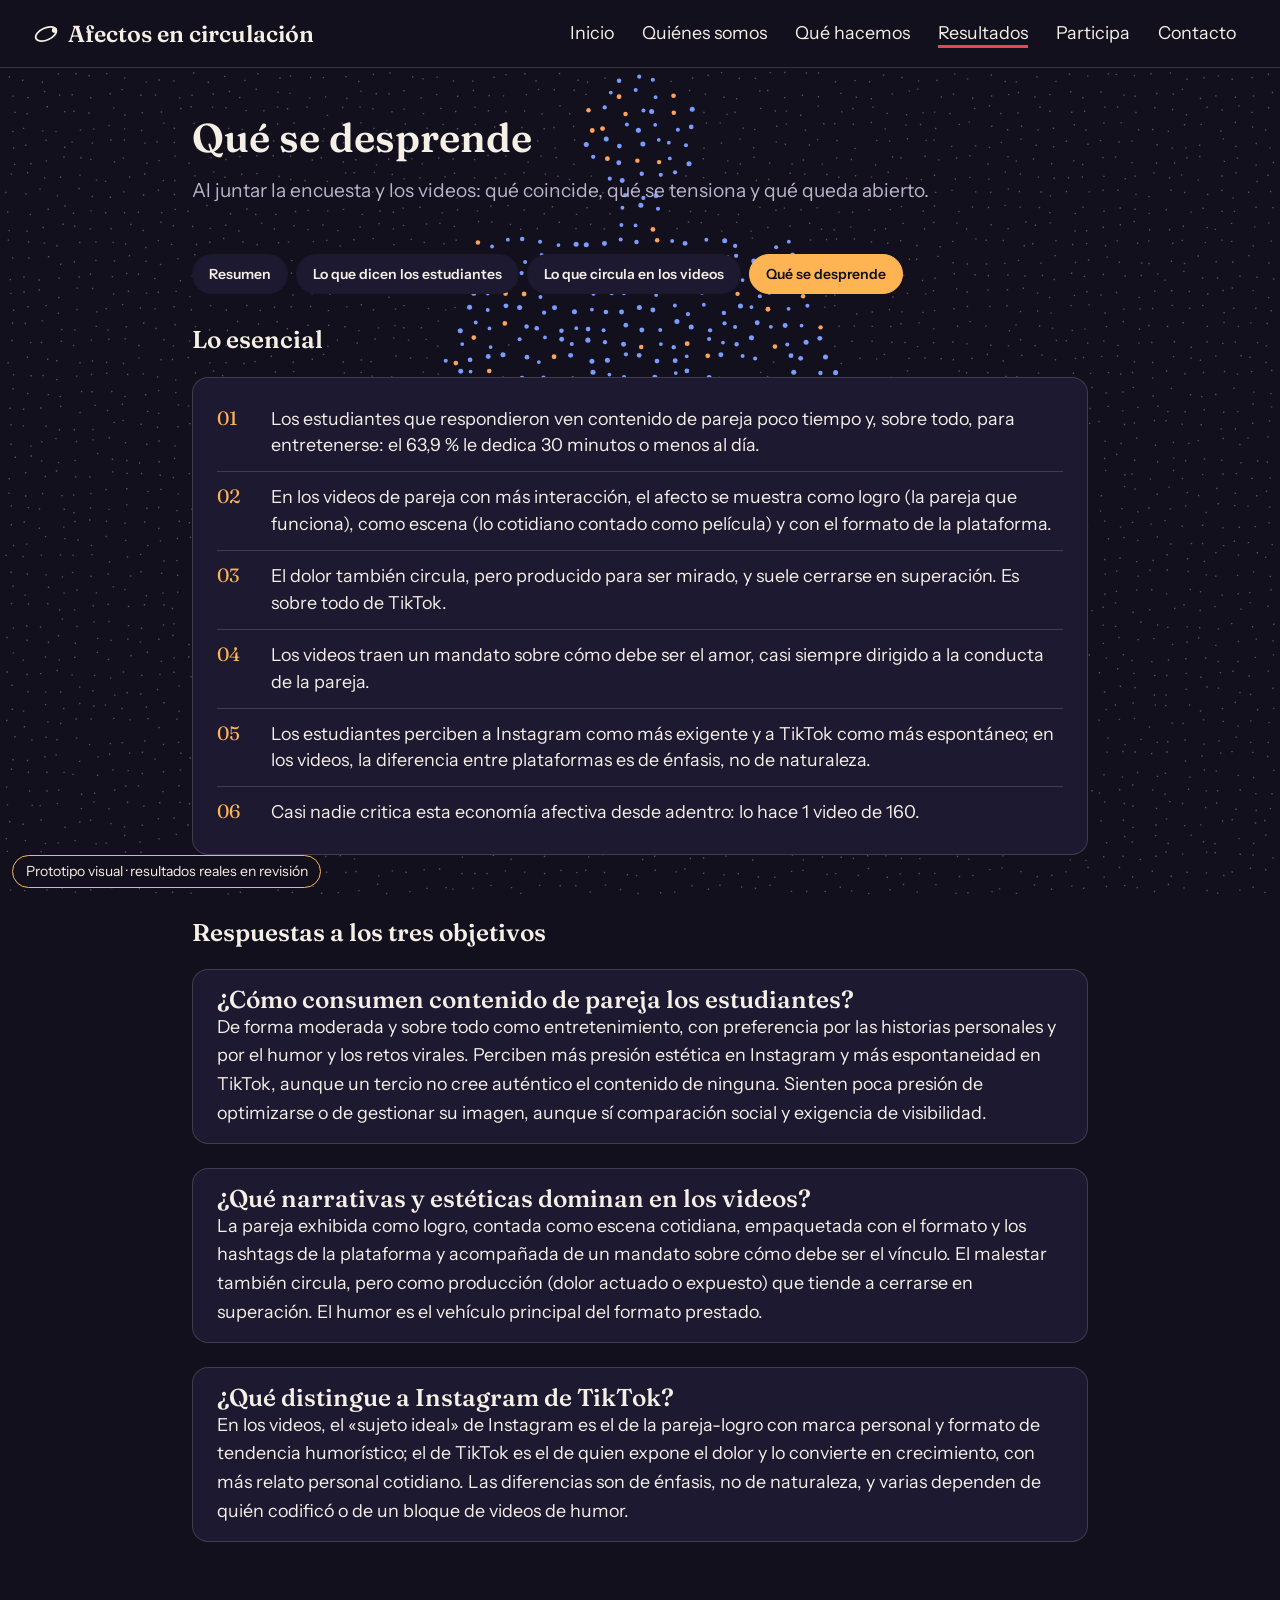
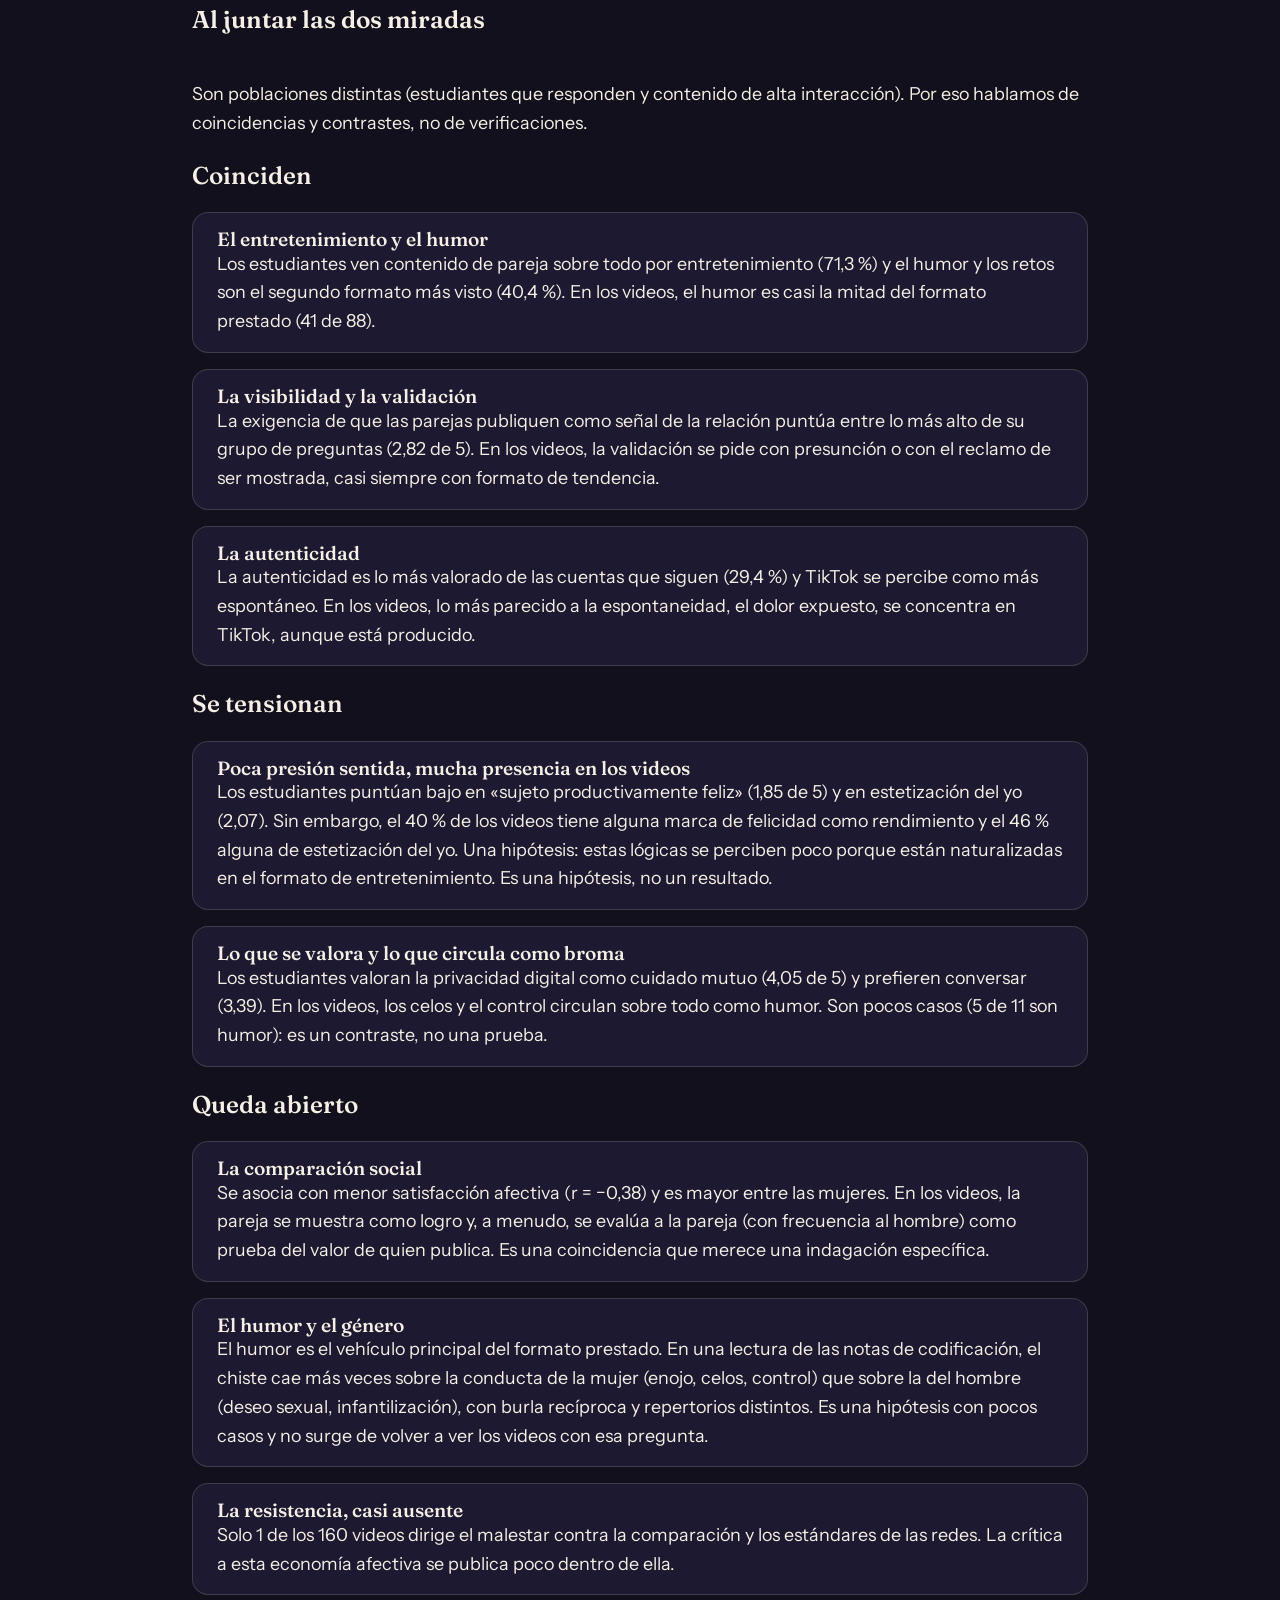
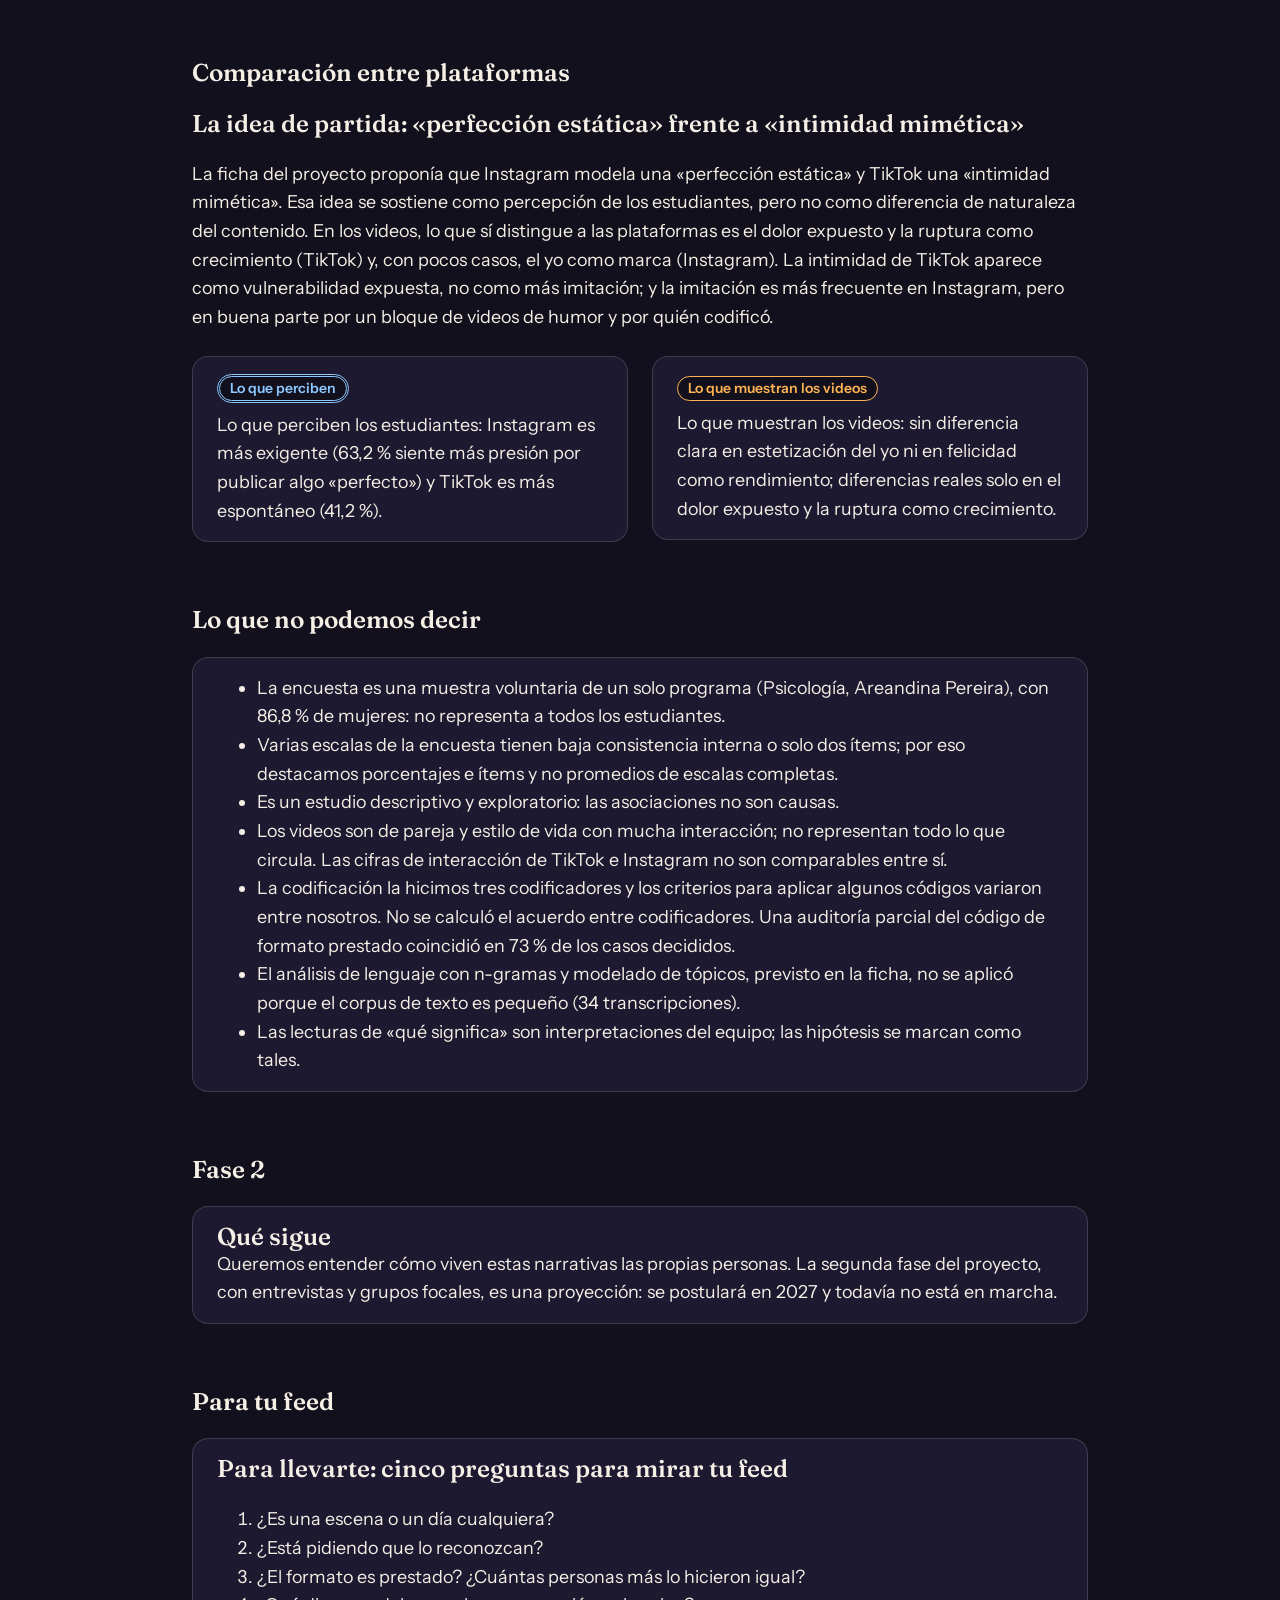
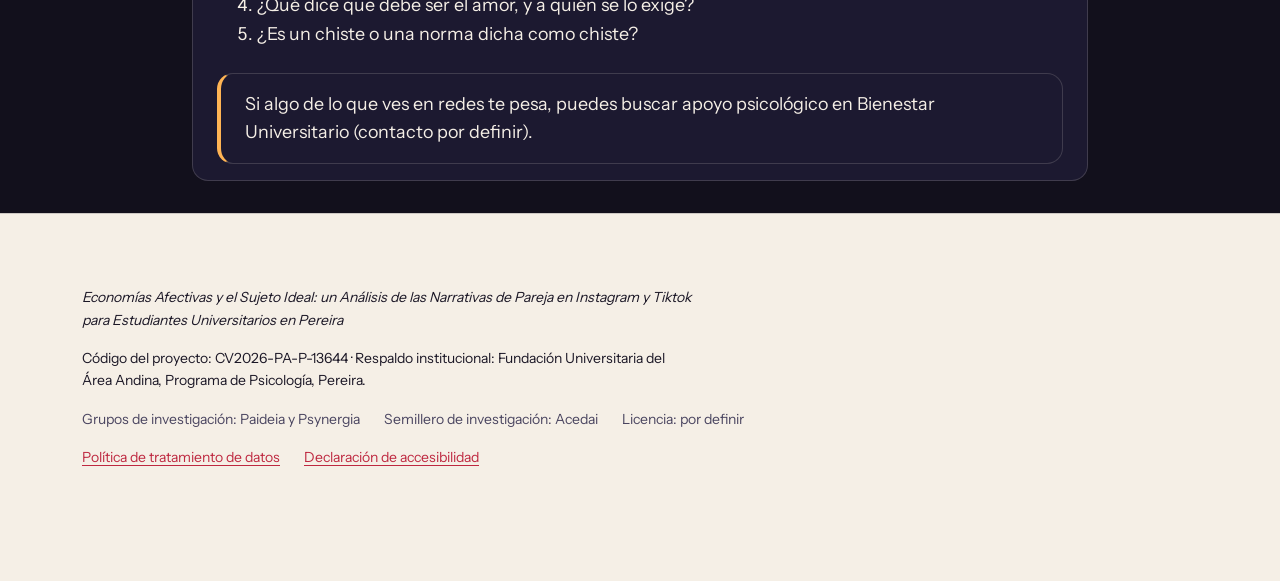
==== commit 93f96961: "Equipo, cifras reales, políticas de datos y accesibilidad, contactos Co-Authored-By: Claude Sonnet 5" ====
--- a/conclusiones.html
+++ b/conclusiones.html
@@ -135,12 +135,11 @@
       <ul class="pie__lista">
         <li>Grupos de investigación: Paideia y Psynergia</li>
         <li>Semillero de investigación: Acedai</li>
-        <li>Línea de apoyo de Bienestar Universitario: contacto por definir</li>
         <li>Licencia: por definir</li>
       </ul>
       <ul class="pie__enlaces">
-        <li><a href="#politica-datos">Política de tratamiento de datos (por definir)</a></li>
-        <li><a href="#accesibilidad">Declaración de accesibilidad (por definir)</a></li>
+        <li><a href="politica-datos.html">Política de tratamiento de datos</a></li>
+        <li><a href="accesibilidad.html">Declaración de accesibilidad</a></li>
       </ul>
     </div>
   </footer>
--- a/css/sitio.css
+++ b/css/sitio.css
@@ -178,9 +178,11 @@
   padding-block: var(--s-8);
 }
 
+/* width: 100% evita que .contenedor se encoja y se centre dentro de la rejilla del hero: así el texto queda alineado con las secciones de abajo */
 .hero__contenido {
   position: relative;
   z-index: 1;
+  width: 100%;
 }
 
 .hero h1 {
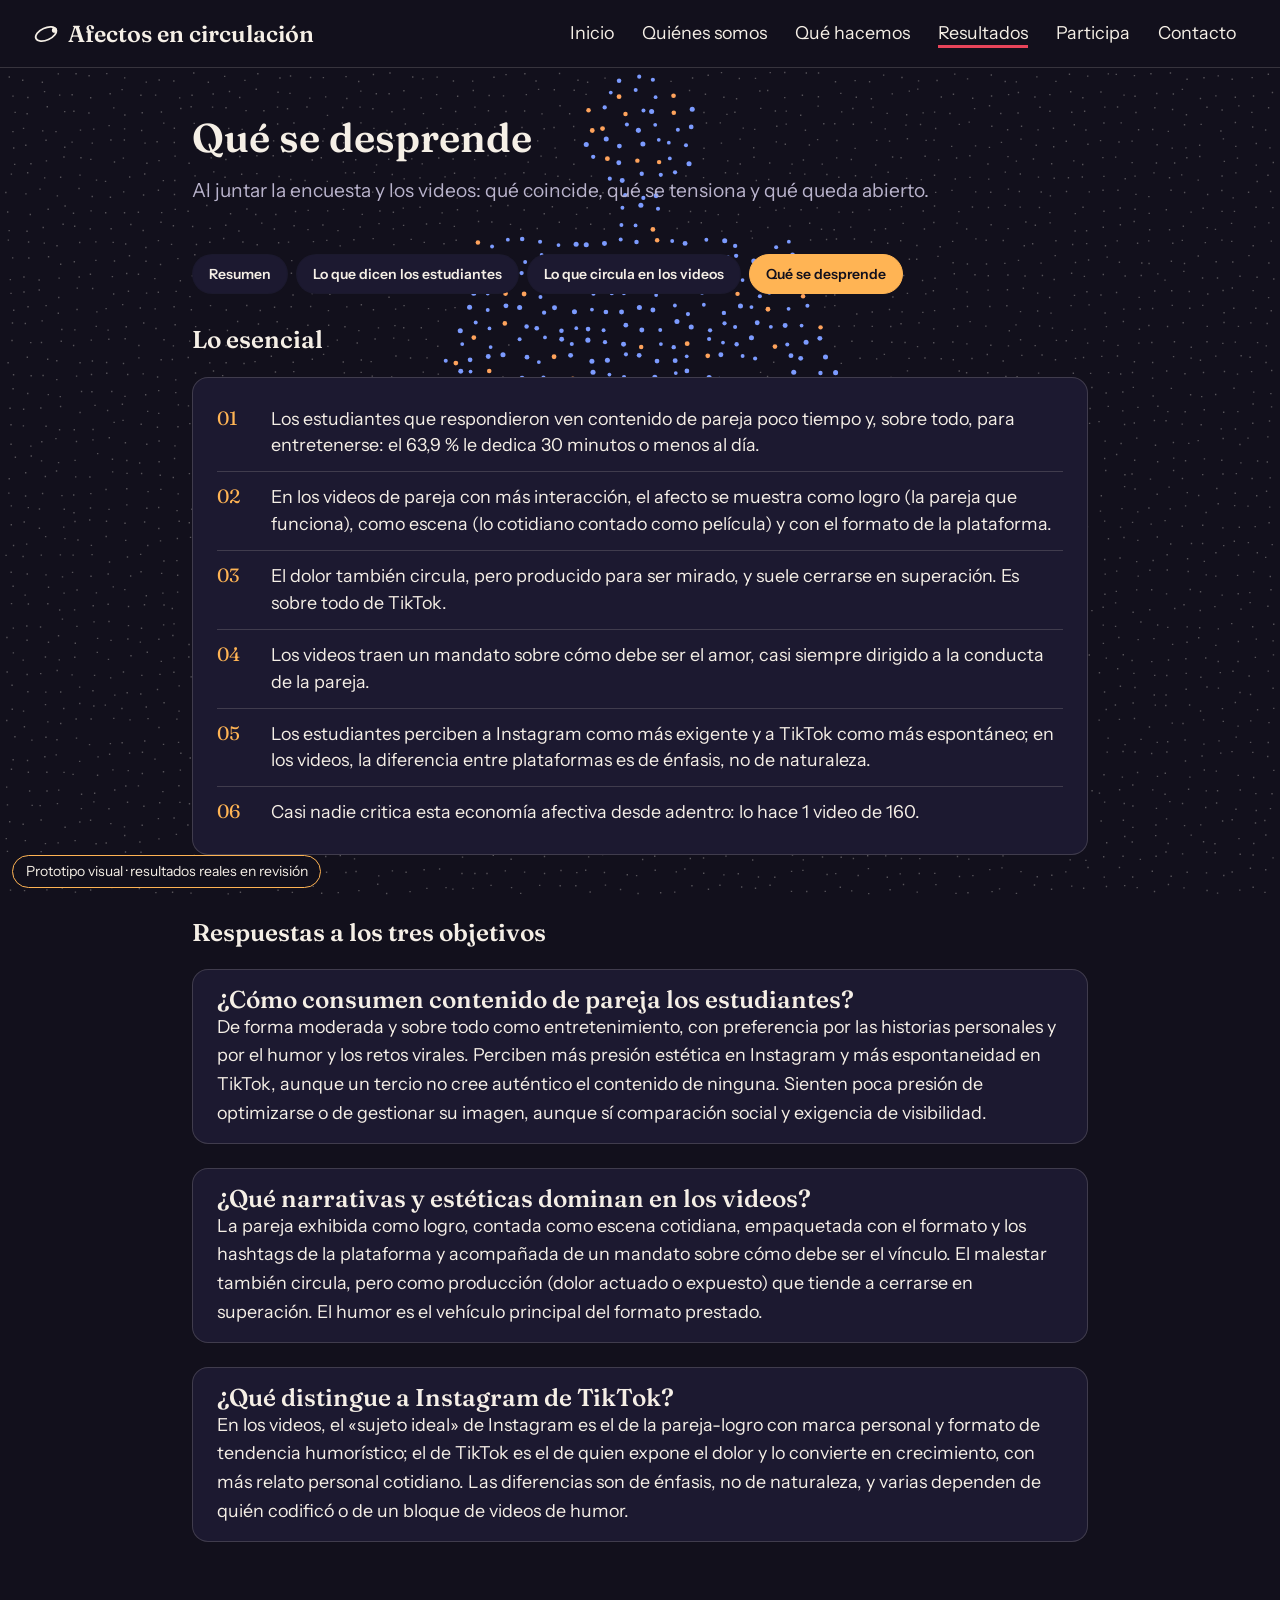
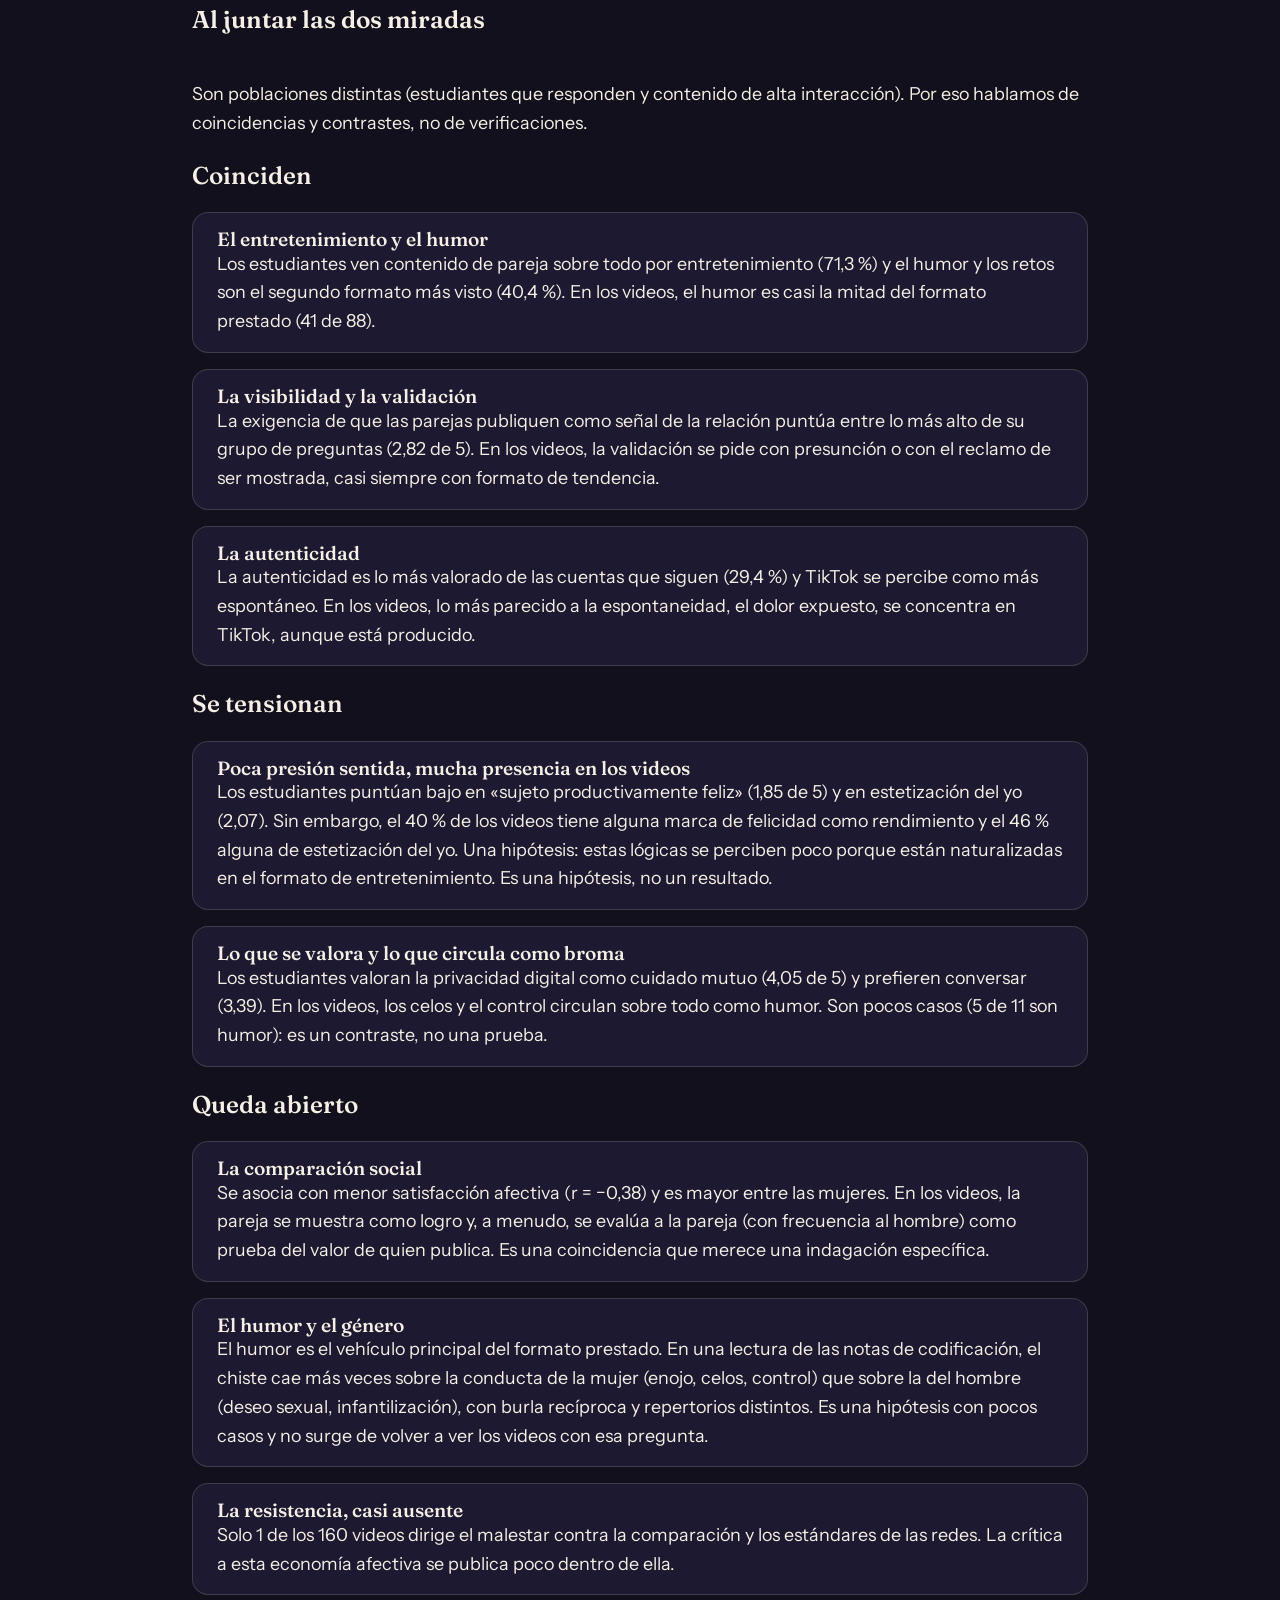
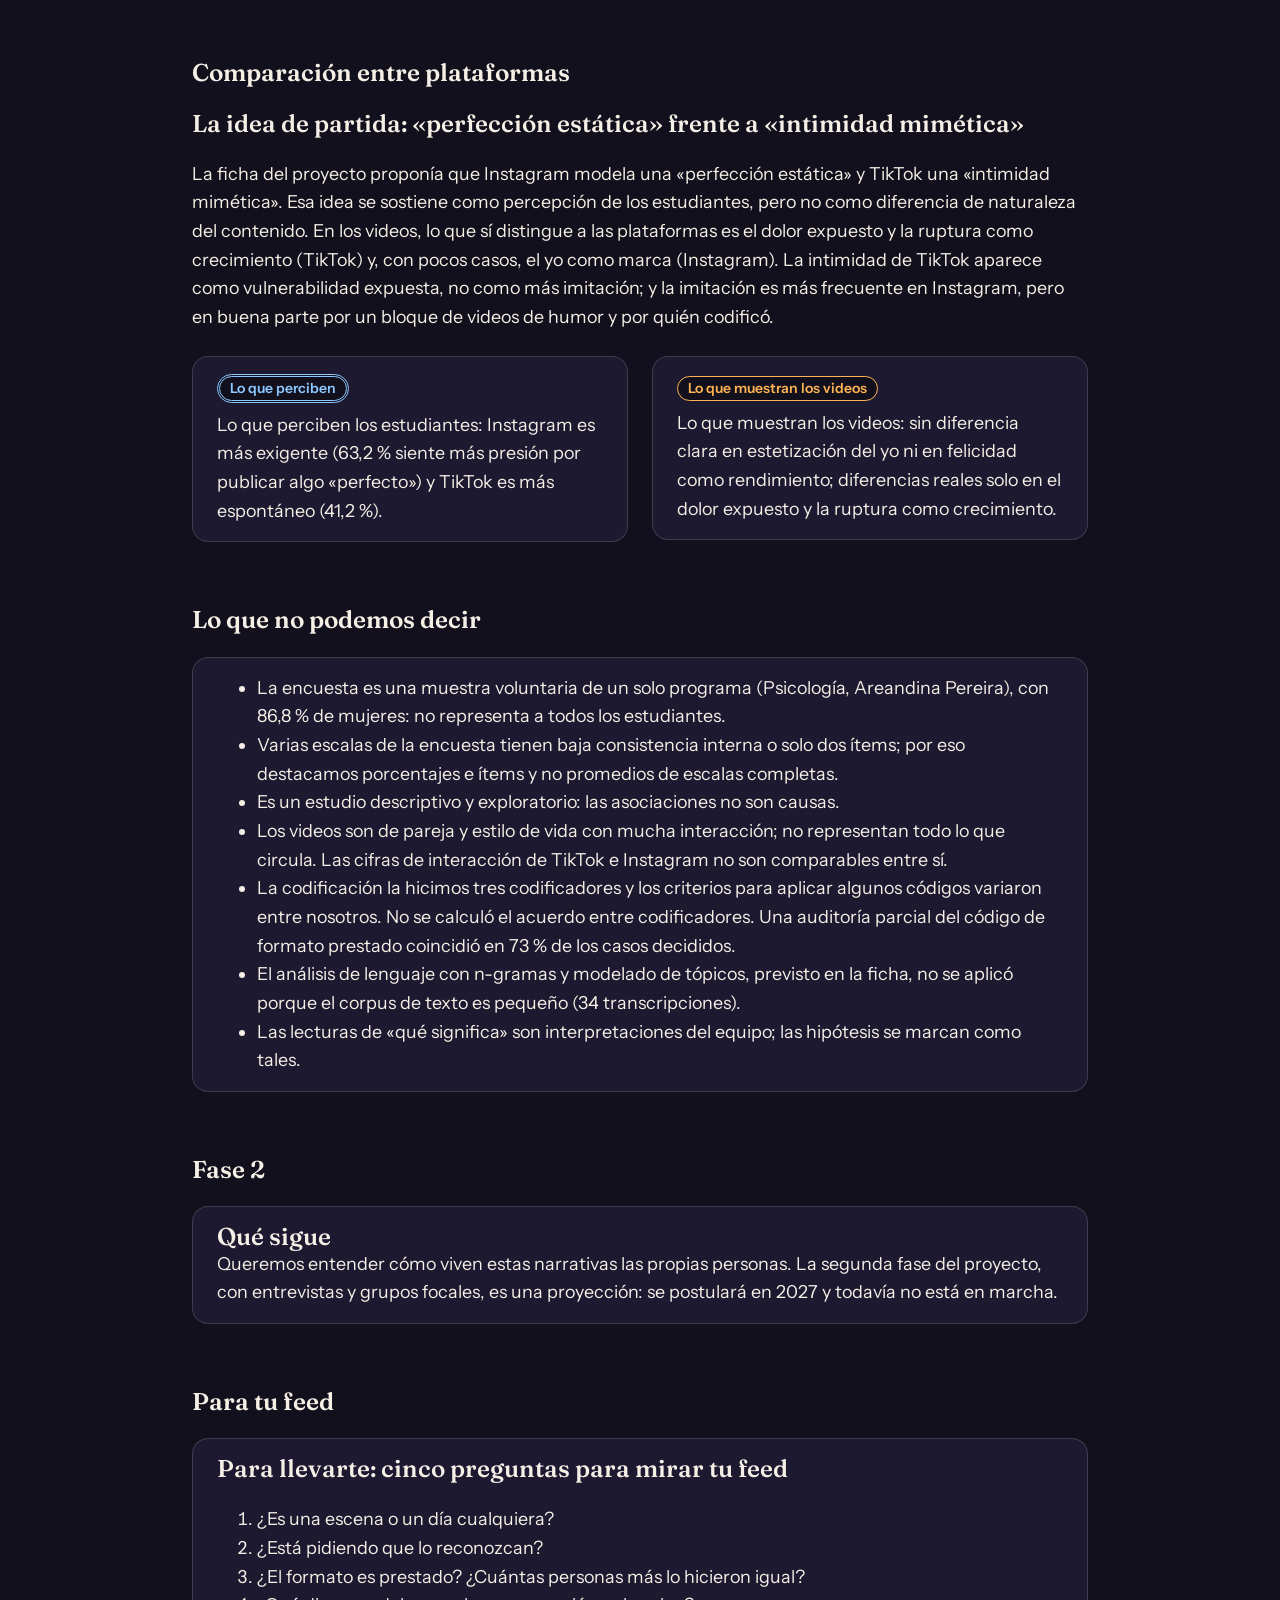
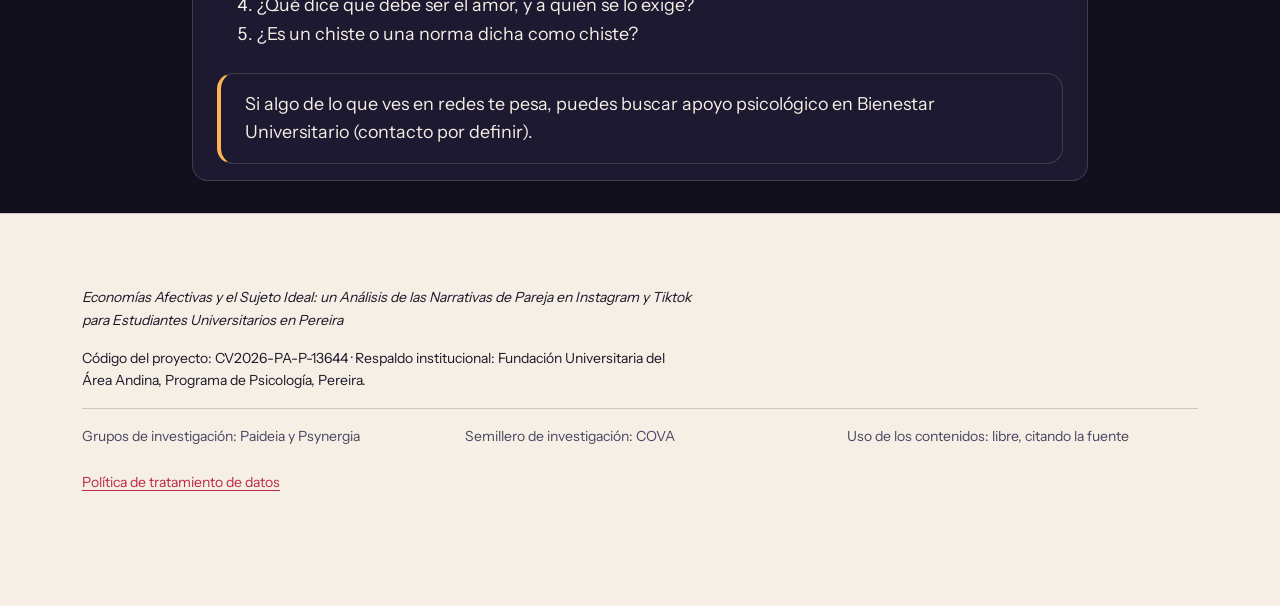
==== commit d3904cc6: "Pie en columnas, semillero COVA y política de datos corta Co-Authored-By: Claude Sonnet 5.5 <noreply" ====
--- a/conclusiones.html
+++ b/conclusiones.html
@@ -134,12 +134,11 @@
       <p>Código del proyecto: CV2026-PA-P-13644 · Respaldo institucional: Fundación Universitaria del Área Andina, Programa de Psicología, Pereira.</p>
       <ul class="pie__lista">
         <li>Grupos de investigación: Paideia y Psynergia</li>
-        <li>Semillero de investigación: Acedai</li>
-        <li>Licencia: por definir</li>
+        <li>Semillero de investigación: COVA</li>
+        <li>Uso de los contenidos: libre, citando la fuente</li>
       </ul>
       <ul class="pie__enlaces">
         <li><a href="politica-datos.html">Política de tratamiento de datos</a></li>
-        <li><a href="accesibilidad.html">Declaración de accesibilidad</a></li>
       </ul>
     </div>
   </footer>
--- a/css/sitio.css
+++ b/css/sitio.css
@@ -120,16 +120,25 @@
 
 .pie__lista,
 .pie__enlaces {
+  list-style: none;
+  padding: 0;
+}
+
+/* Tres columnas iguales que se apilan en pantallas angostas */
+.pie__lista {
+  display: grid;
+  grid-template-columns: repeat(auto-fit, minmax(min(100%, 15rem), 1fr));
+  gap: var(--s-3) var(--s-6);
+  margin-bottom: var(--s-5);
+  padding-top: var(--s-4);
+  border-top: 1px solid var(--borde);
+  color: var(--color-suave);
+}
+
+.pie__enlaces {
   display: flex;
   flex-wrap: wrap;
   gap: var(--s-2) var(--s-5);
-  list-style: none;
-  padding: 0;
-}
-
-.pie__lista {
-  margin-bottom: var(--s-4);
-  color: var(--color-suave);
 }
 
 .pie a {
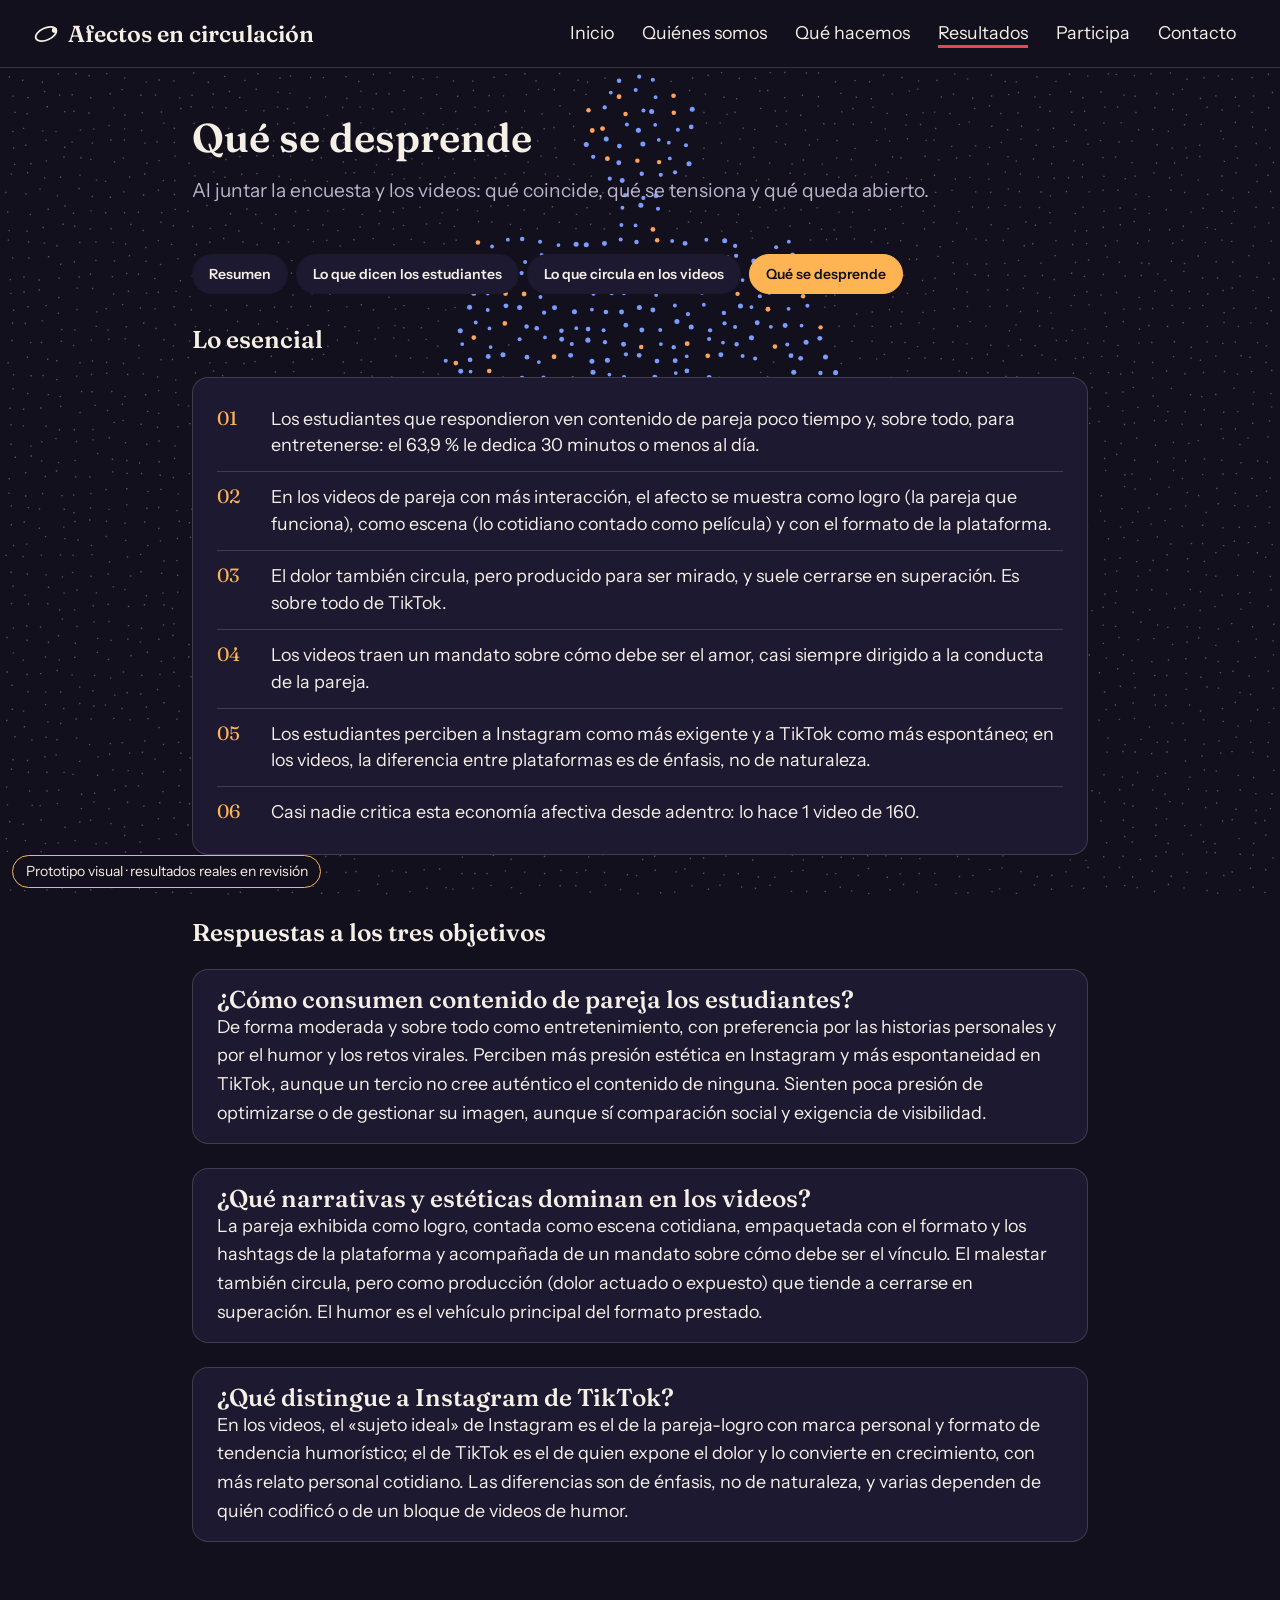
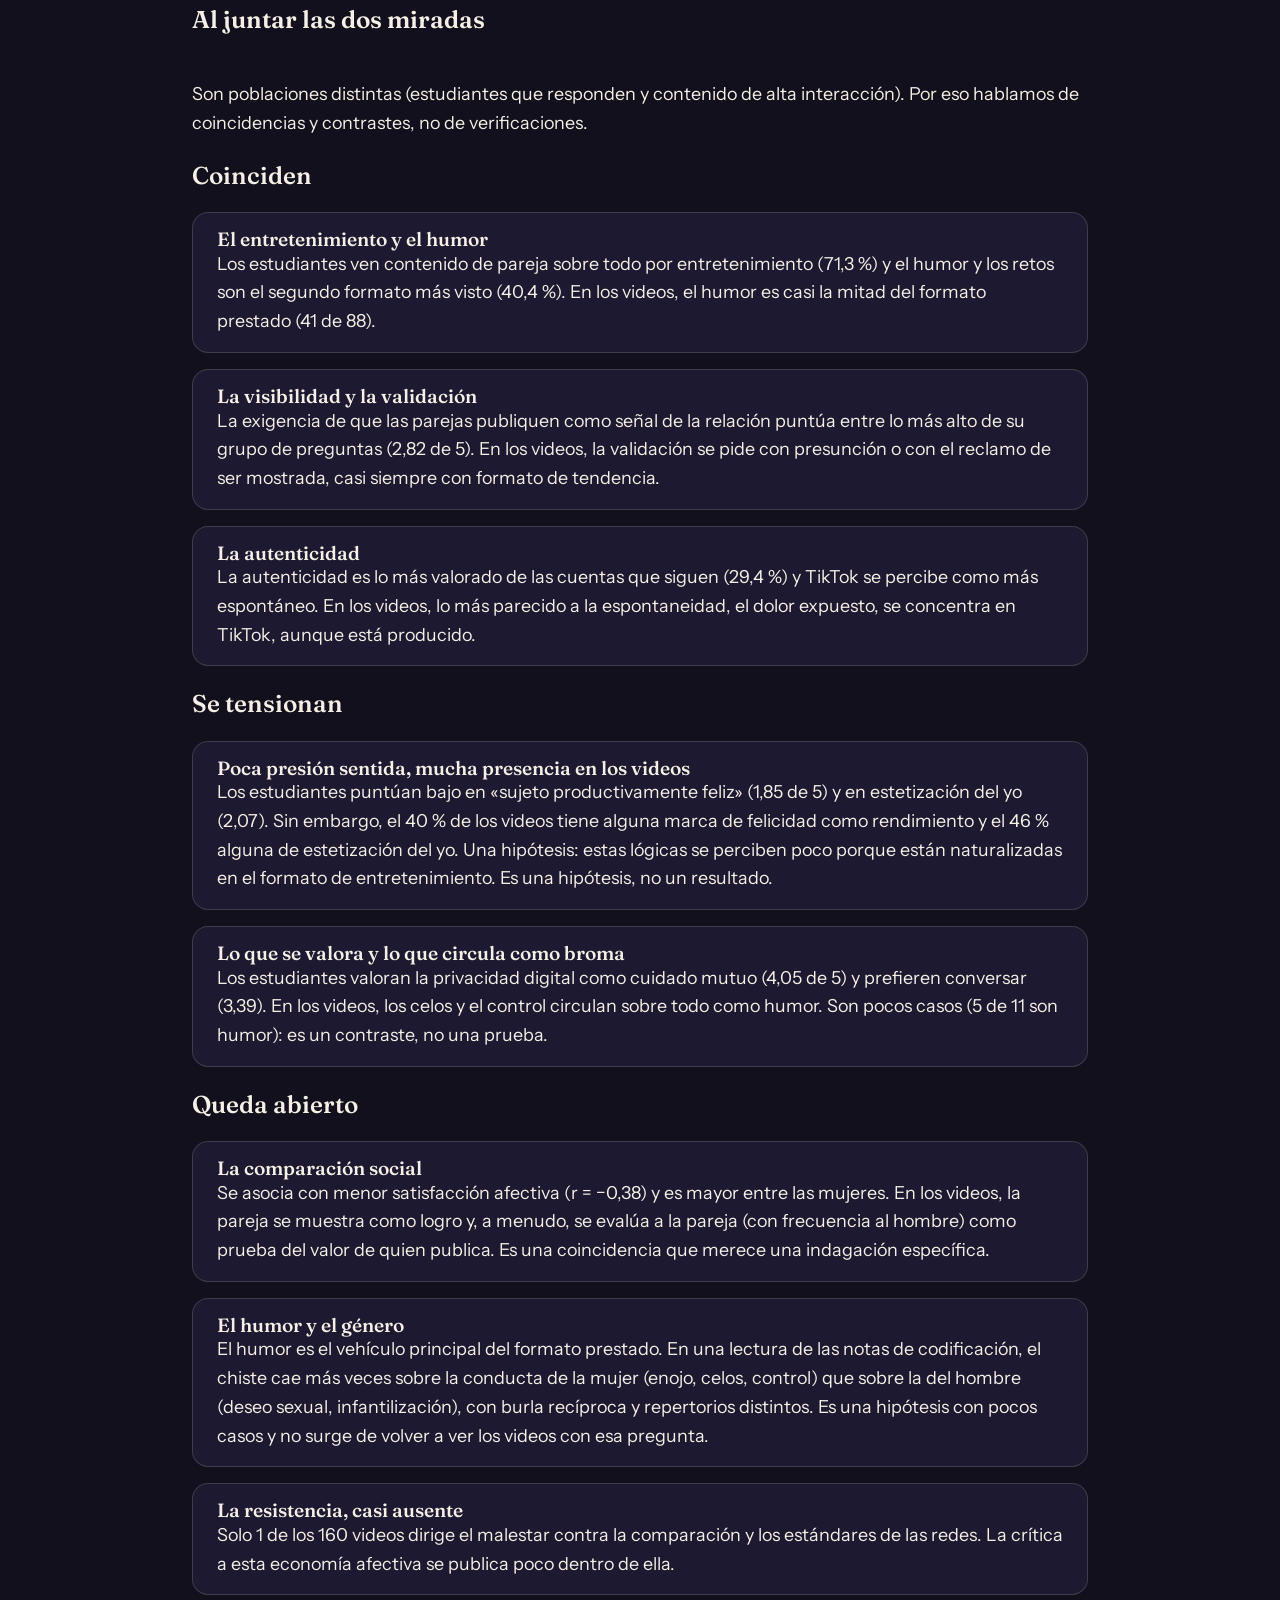
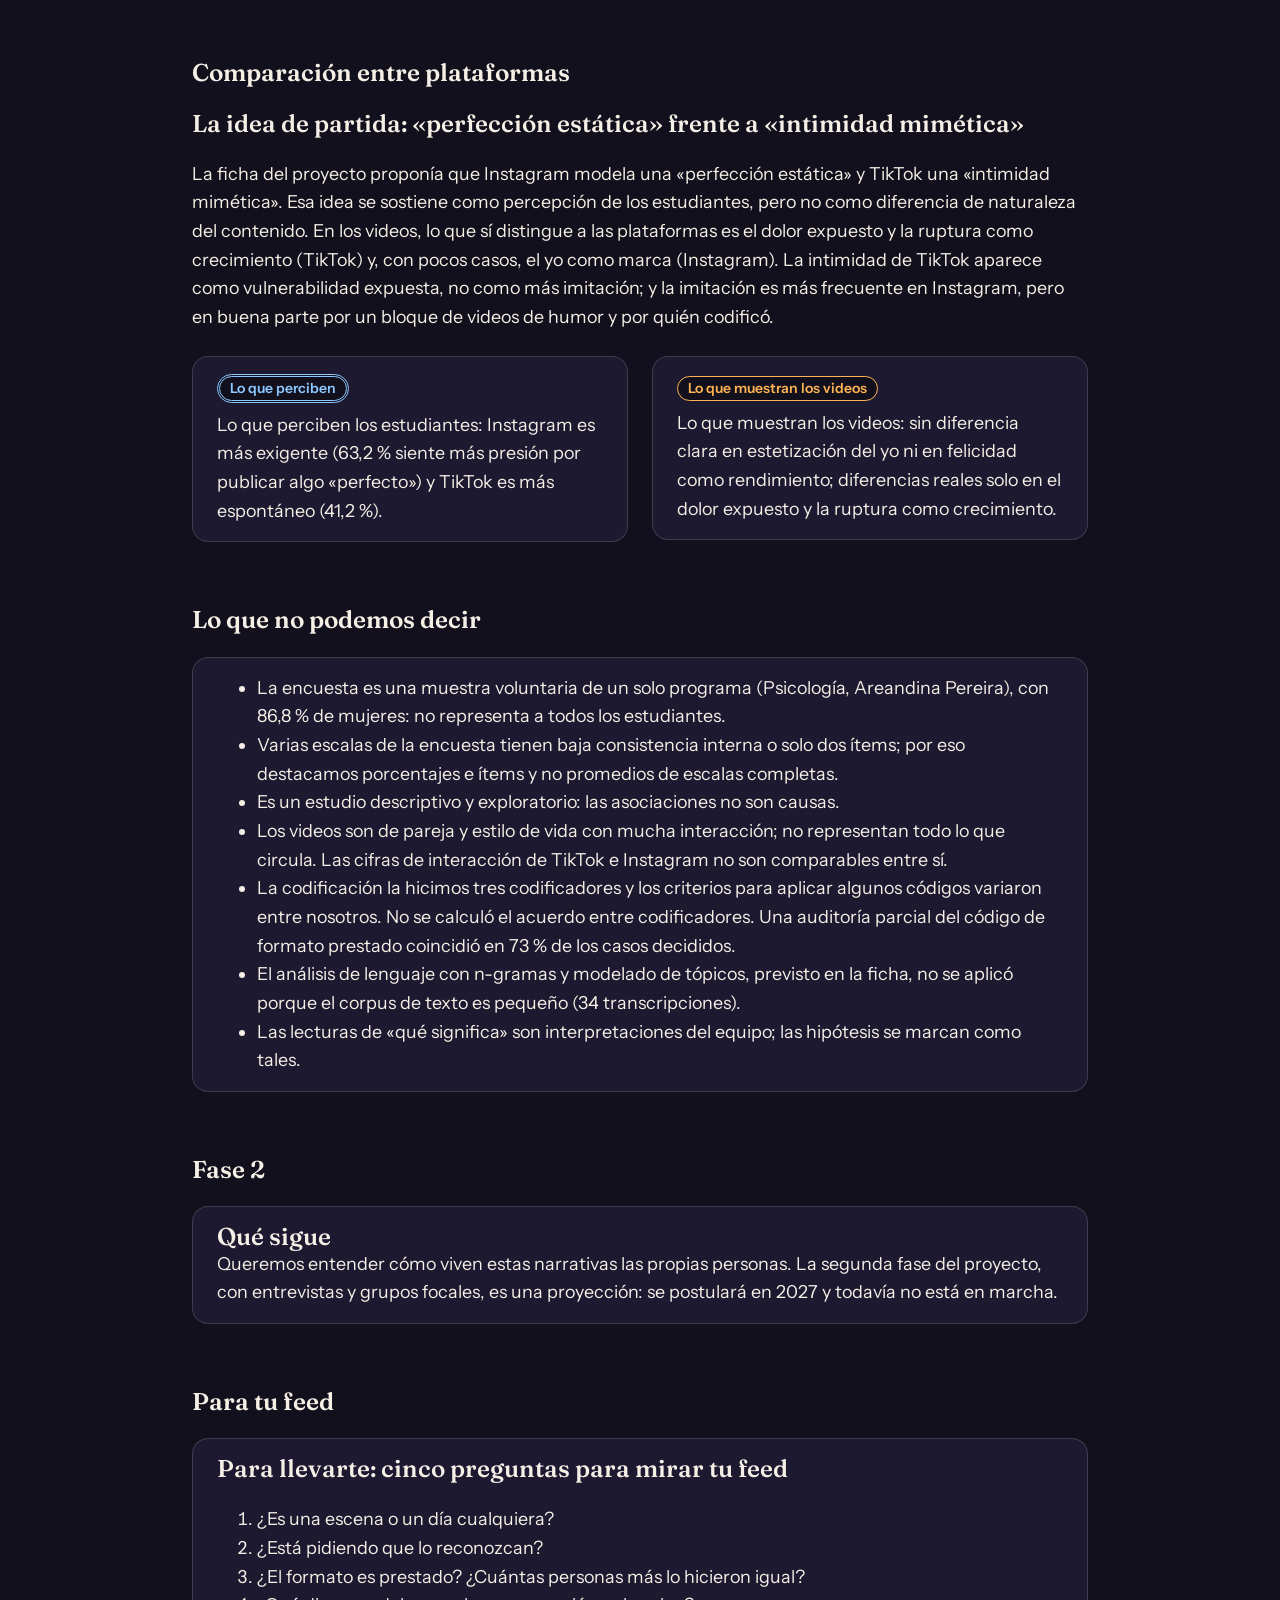
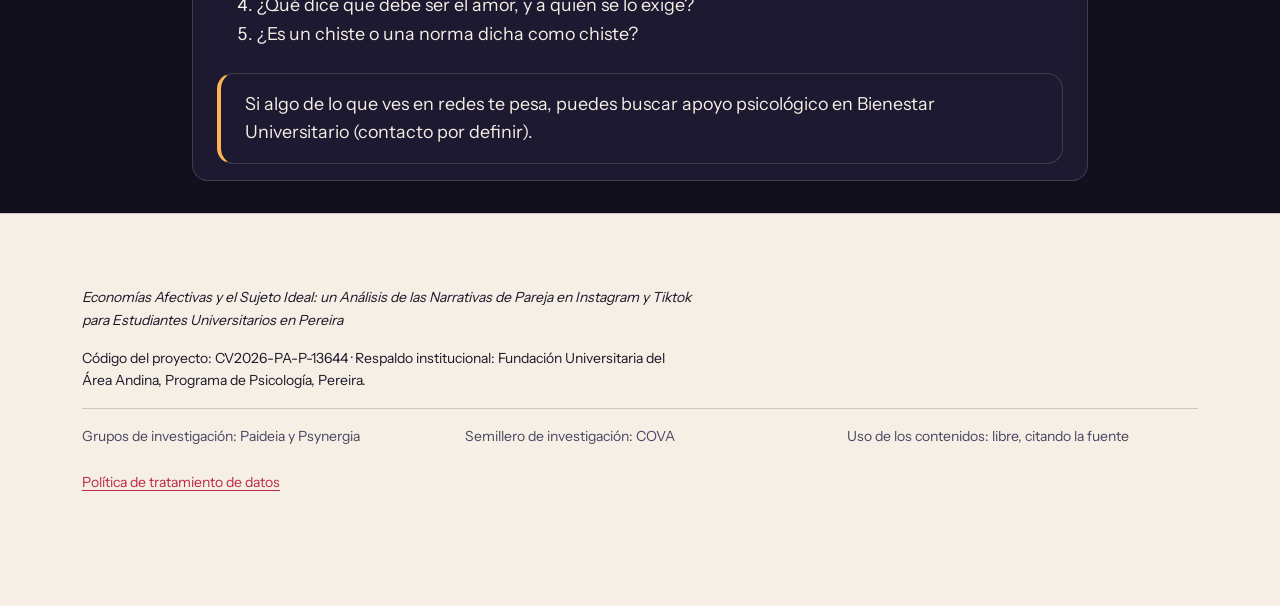
==== commit 42025c33: "Estadísticas de visitas con GoatCounter Co-Authored-By: Claude Sonnet 5.5 <noreply@anthropic.com>" ====
--- a/conclusiones.html
+++ b/conclusiones.html
@@ -142,5 +142,6 @@
       </ul>
     </div>
   </footer>
+  <script data-goatcounter="https://carurja6.goatcounter.com/count" async src="//gc.zgo.at/count.js"></script>
 </body>
 </html>
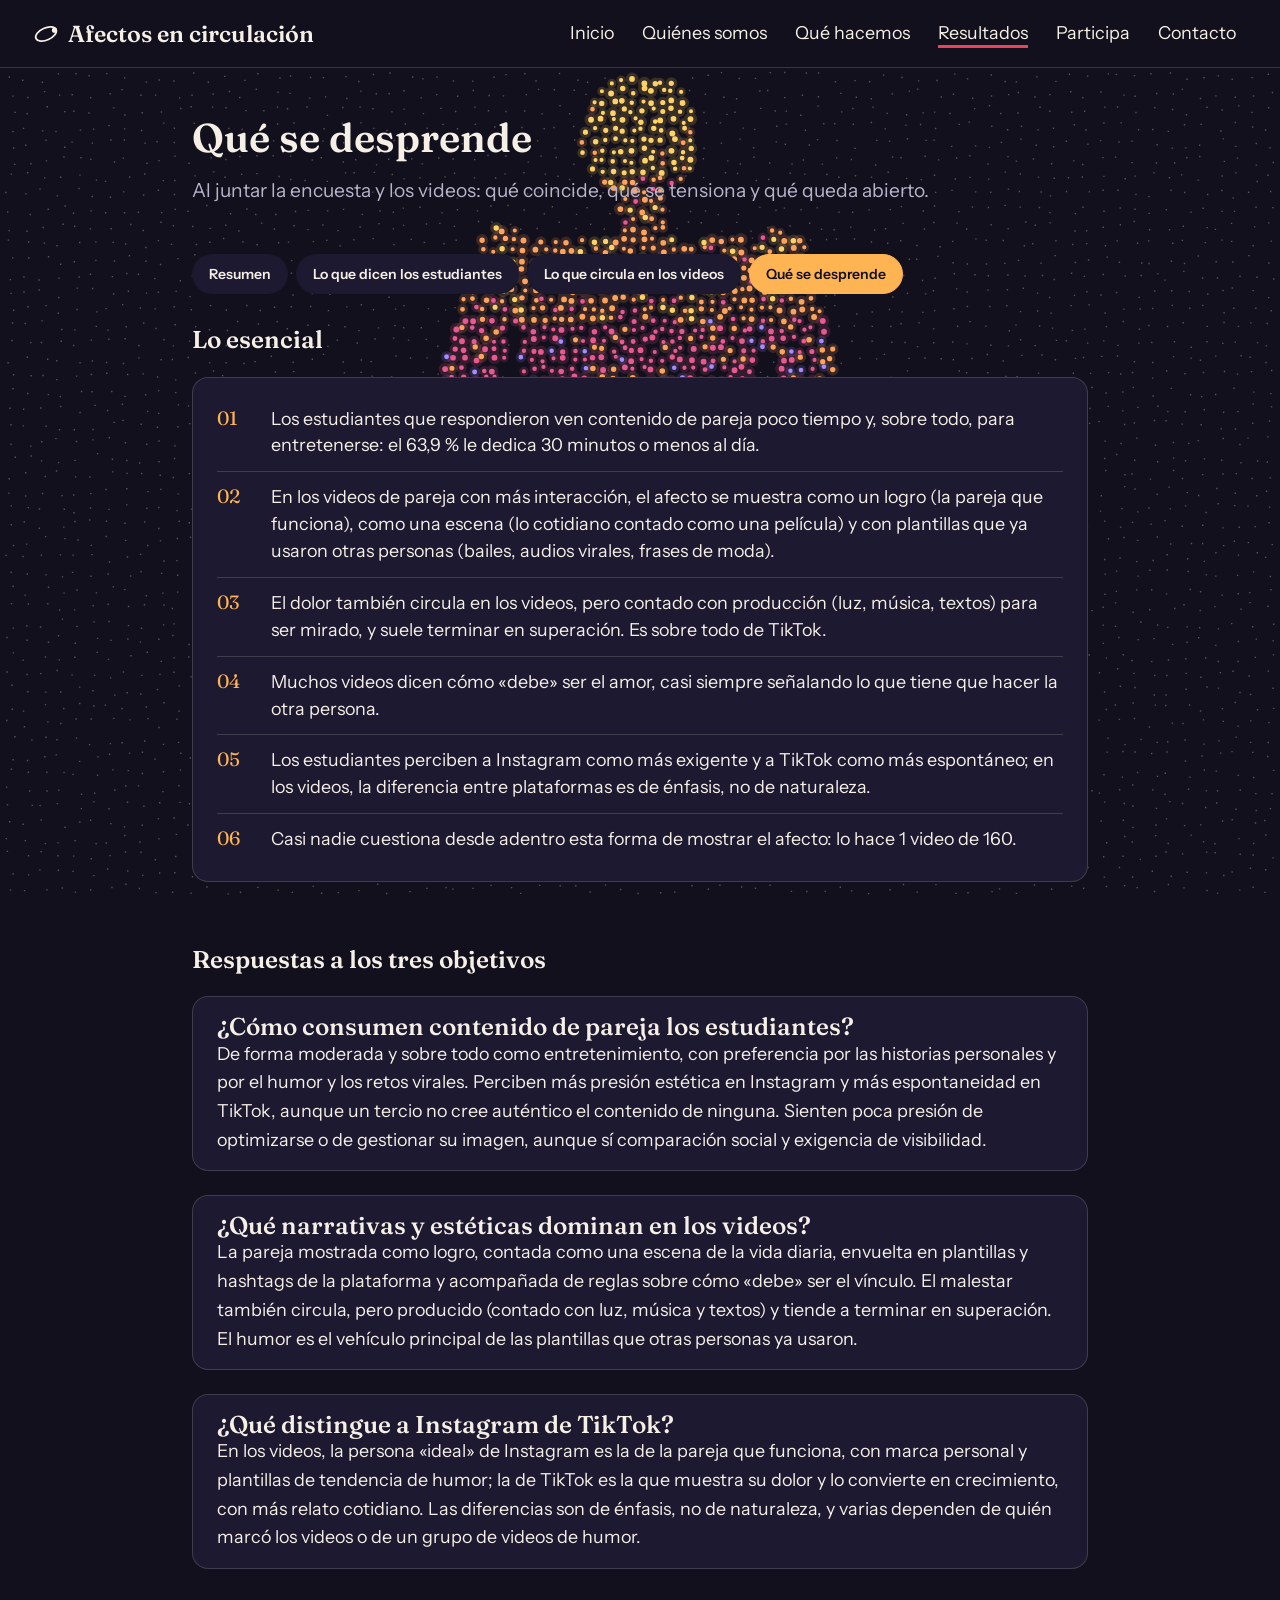
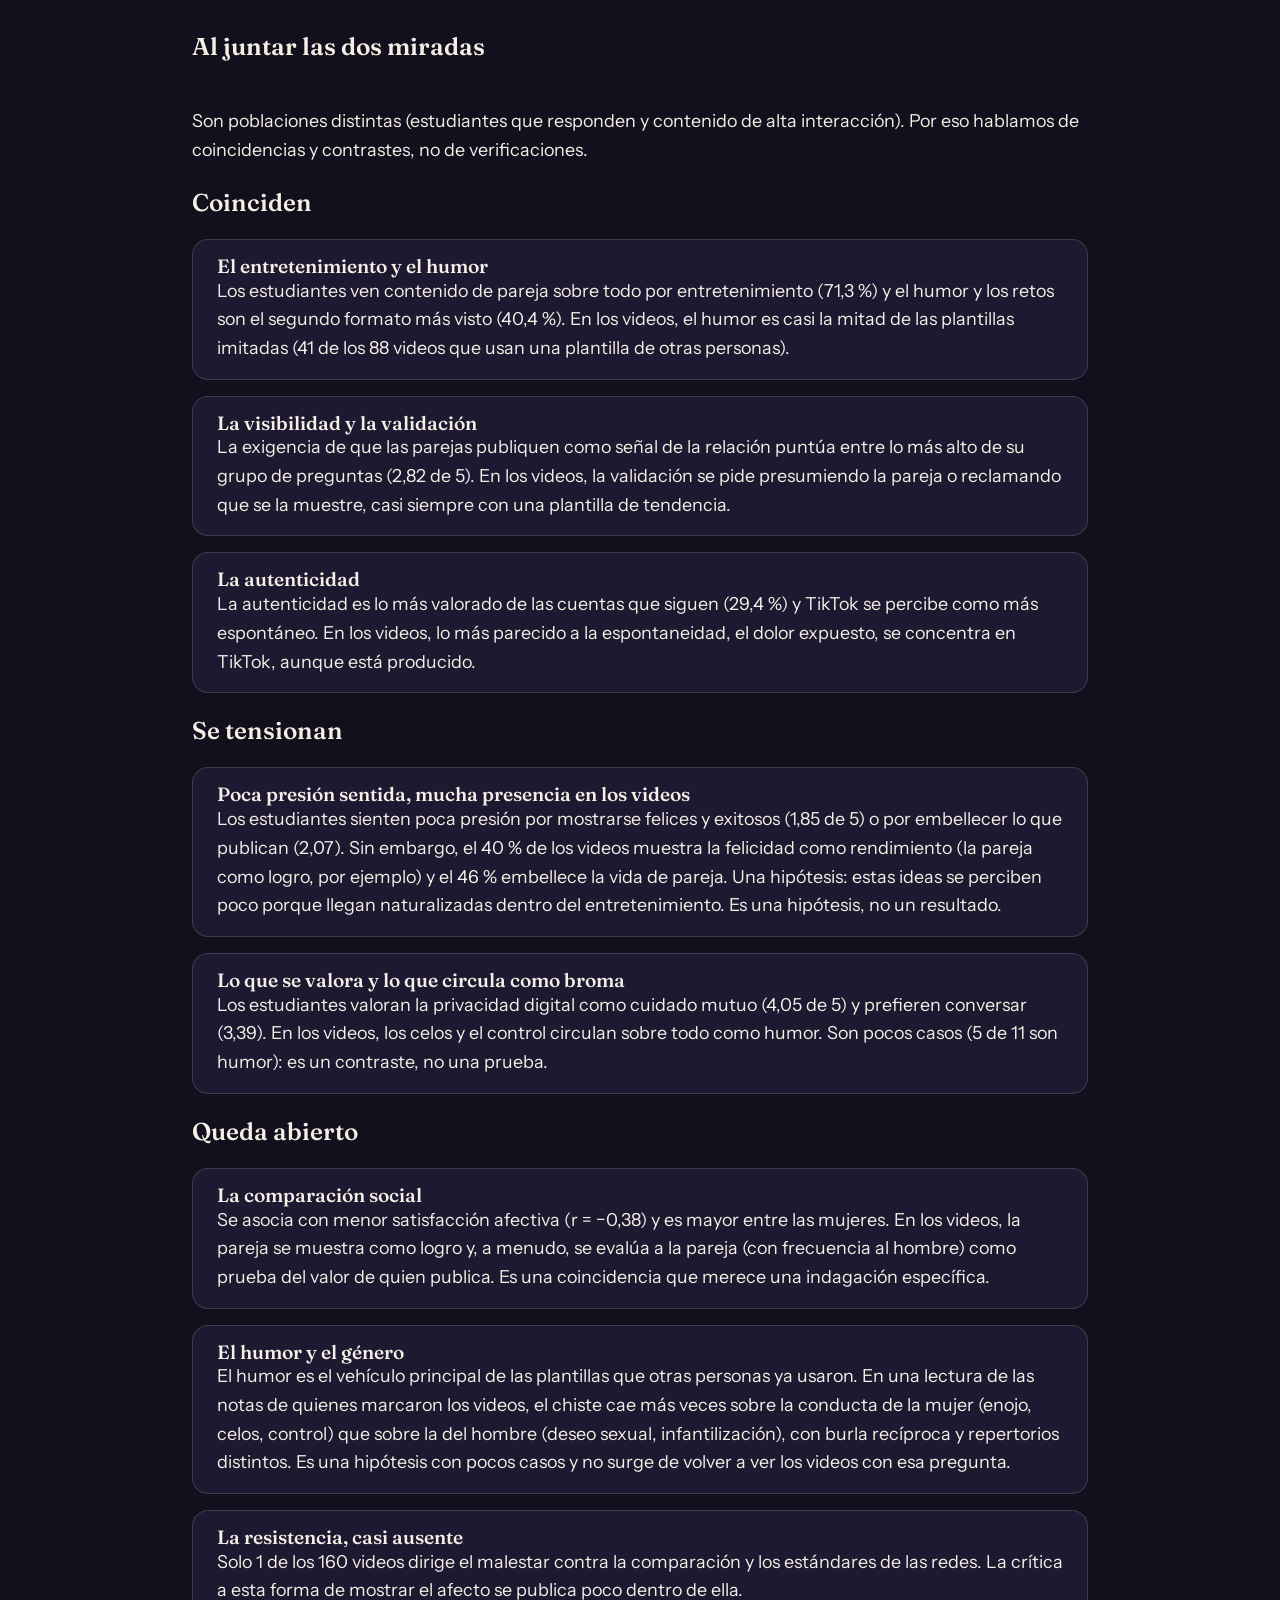
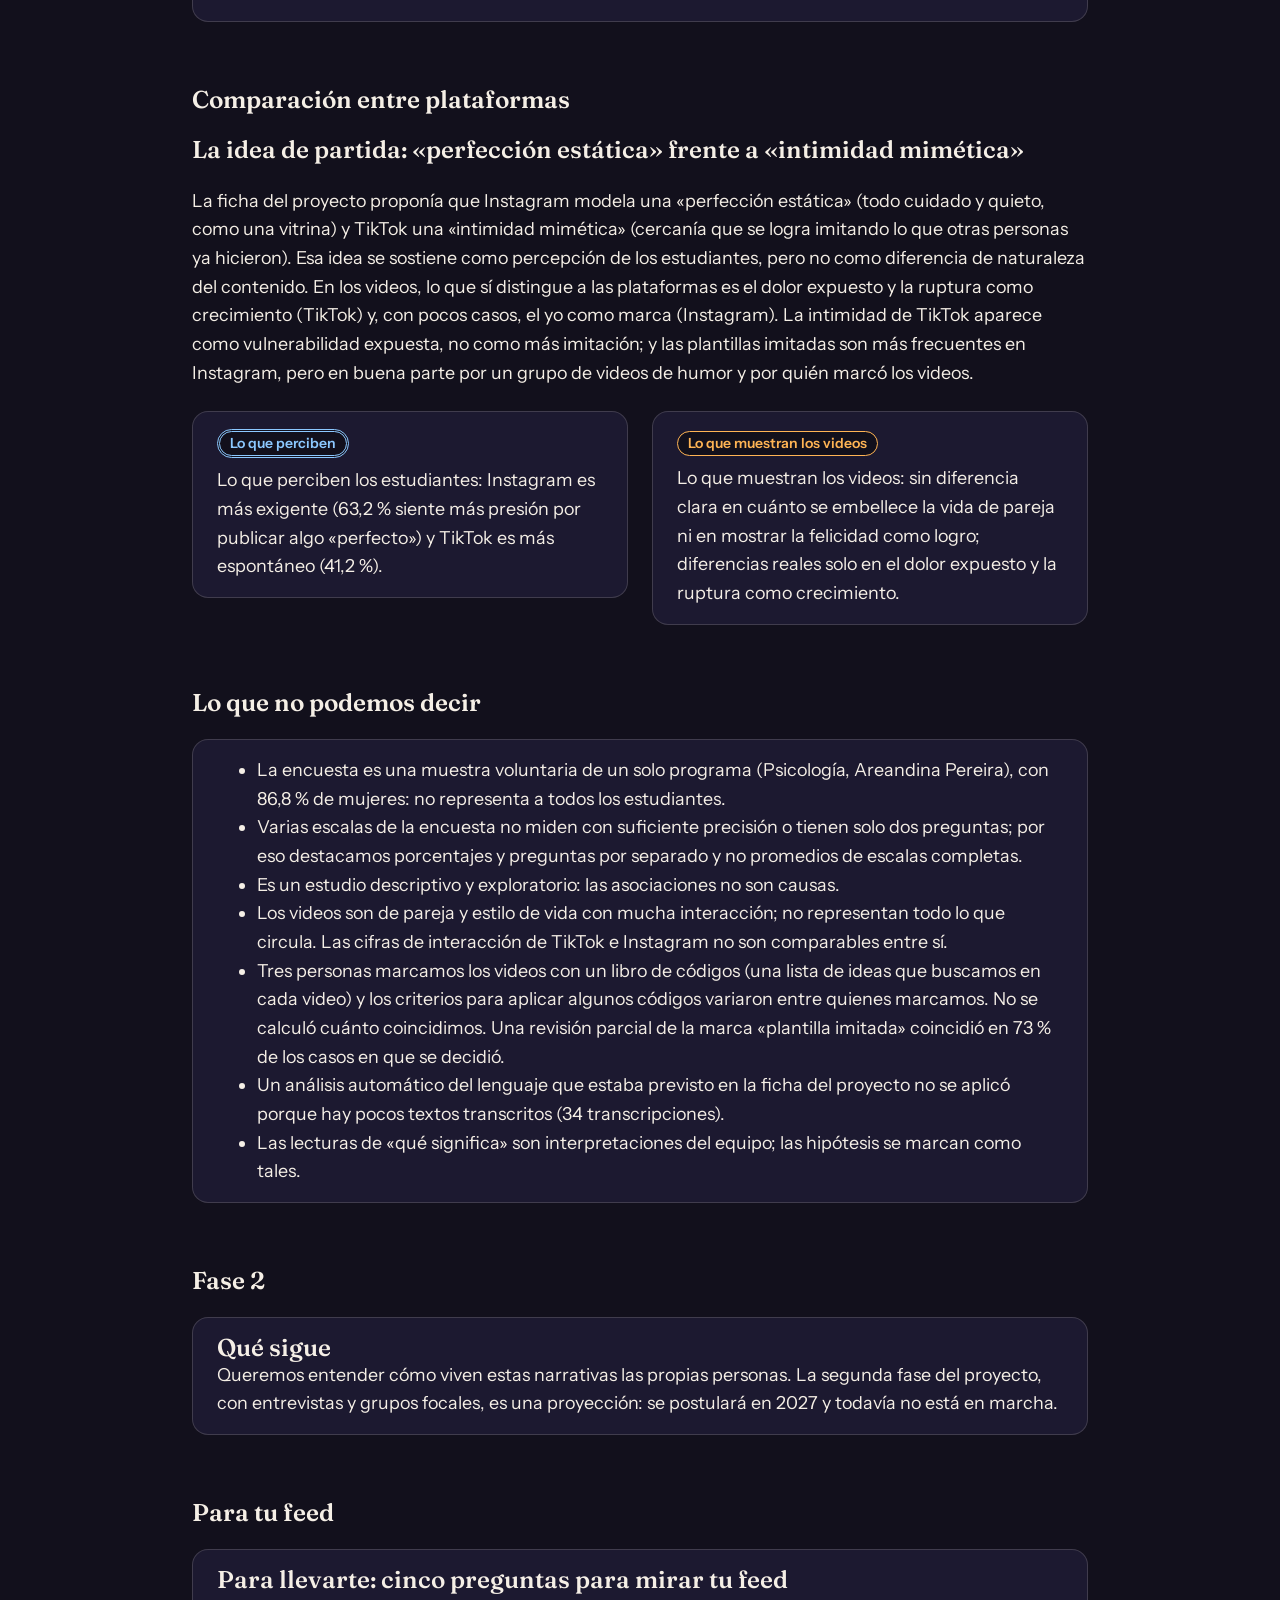
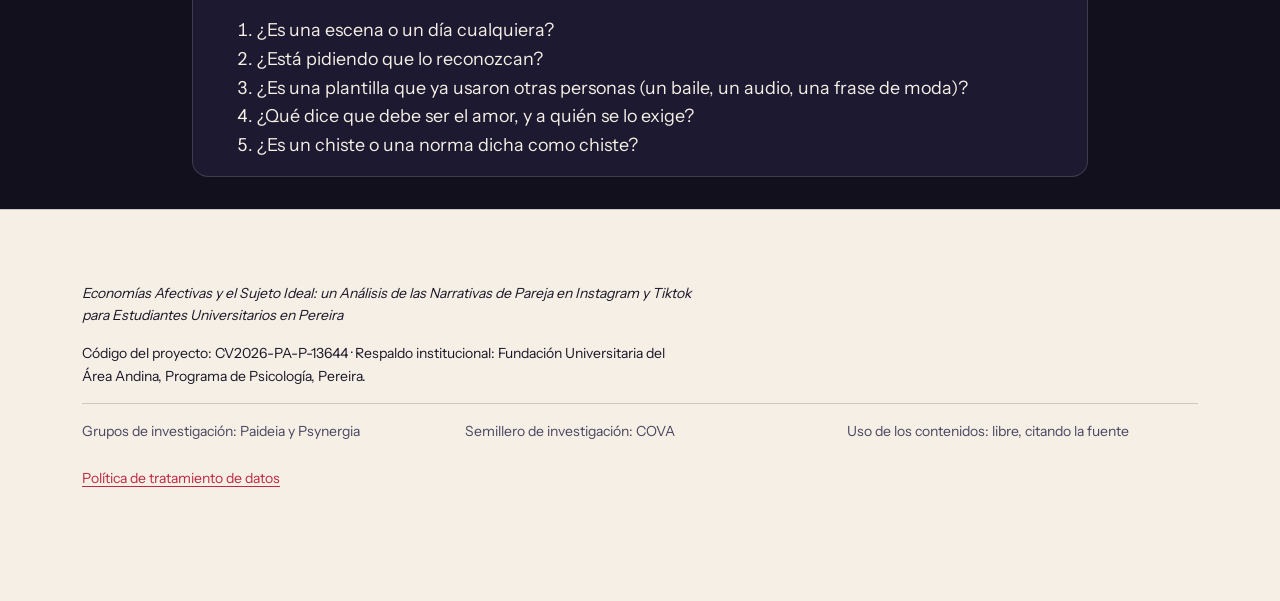
==== commit 2e3ae0b9: "Cartografía con cámara y universo, SEO y lenguaje claro Co-Authored-By: Claude Sonnet 5.5 <noreply@a" ====
--- a/conclusiones.html
+++ b/conclusiones.html
@@ -3,8 +3,23 @@
 <head>
   <meta charset="utf-8">
   <meta name="viewport" content="width=device-width, initial-scale=1">
-  <title>Qué se desprende · Afectos en circulación · Prototipo</title>
+  <title>Qué se desprende · Afectos en circulación</title>
   <meta name="description" content="Síntesis de conclusiones, coincidencias, tensiones y preguntas abiertas al integrar la encuesta y los videos analizados.">
+  <!-- seo -->
+  <meta name="robots" content="index, follow, max-image-preview:large">
+  <link rel="canonical" href="https://afectosencirculacion.org/conclusiones.html">
+  <link rel="icon" href="assets/img/favicon.svg" type="image/svg+xml">
+  <meta property="og:type" content="website">
+  <meta property="og:locale" content="es_CO">
+  <meta property="og:site_name" content="Afectos en circulación">
+  <meta property="og:title" content="Qué se desprende · Afectos en circulación">
+  <meta property="og:description" content="Síntesis de conclusiones, coincidencias, tensiones y preguntas abiertas al integrar la encuesta y los videos analizados.">
+  <meta property="og:url" content="https://afectosencirculacion.org/conclusiones.html">
+  <meta property="og:image" content="https://afectosencirculacion.org/assets/img/og.png">
+  <meta property="og:image:width" content="1200">
+  <meta property="og:image:height" content="630">
+  <meta name="twitter:card" content="summary_large_image">
+  <!-- /seo -->
   <link rel="stylesheet" href="css/tokens.css">
   <link rel="stylesheet" href="css/base.css">
   <link rel="stylesheet" href="css/sitio.css">
@@ -20,7 +35,6 @@
 <body class="pagina-cuerpo">
   <div class="fondo-cuerpo tema-tinta" aria-hidden="true"><canvas data-fondo-cuerpo></canvas></div>
   <a class="saltar-contenido" href="#contenido">Saltar al contenido</a>
-  <div class="banda-ejemplo">Prototipo visual · resultados reales en revisión</div>
 
   <header class="cabecera tema-tinta">
     <a class="logo" href="index.html">
--- a/css/datos.css
+++ b/css/datos.css
@@ -326,3 +326,20 @@
     transition: none;
   }
 }
+
+/* Glosario de cada tema (ficha de la cartografía y página del tema) */
+.panel__terminos {
+  margin-top: var(--s-4);
+  display: grid;
+  gap: var(--s-2);
+}
+
+.panel__terminos dt {
+  font-weight: 700;
+  color: var(--ambar);
+}
+
+.panel__terminos dd {
+  margin: 0 0 var(--s-2);
+  color: var(--color-suave);
+}
